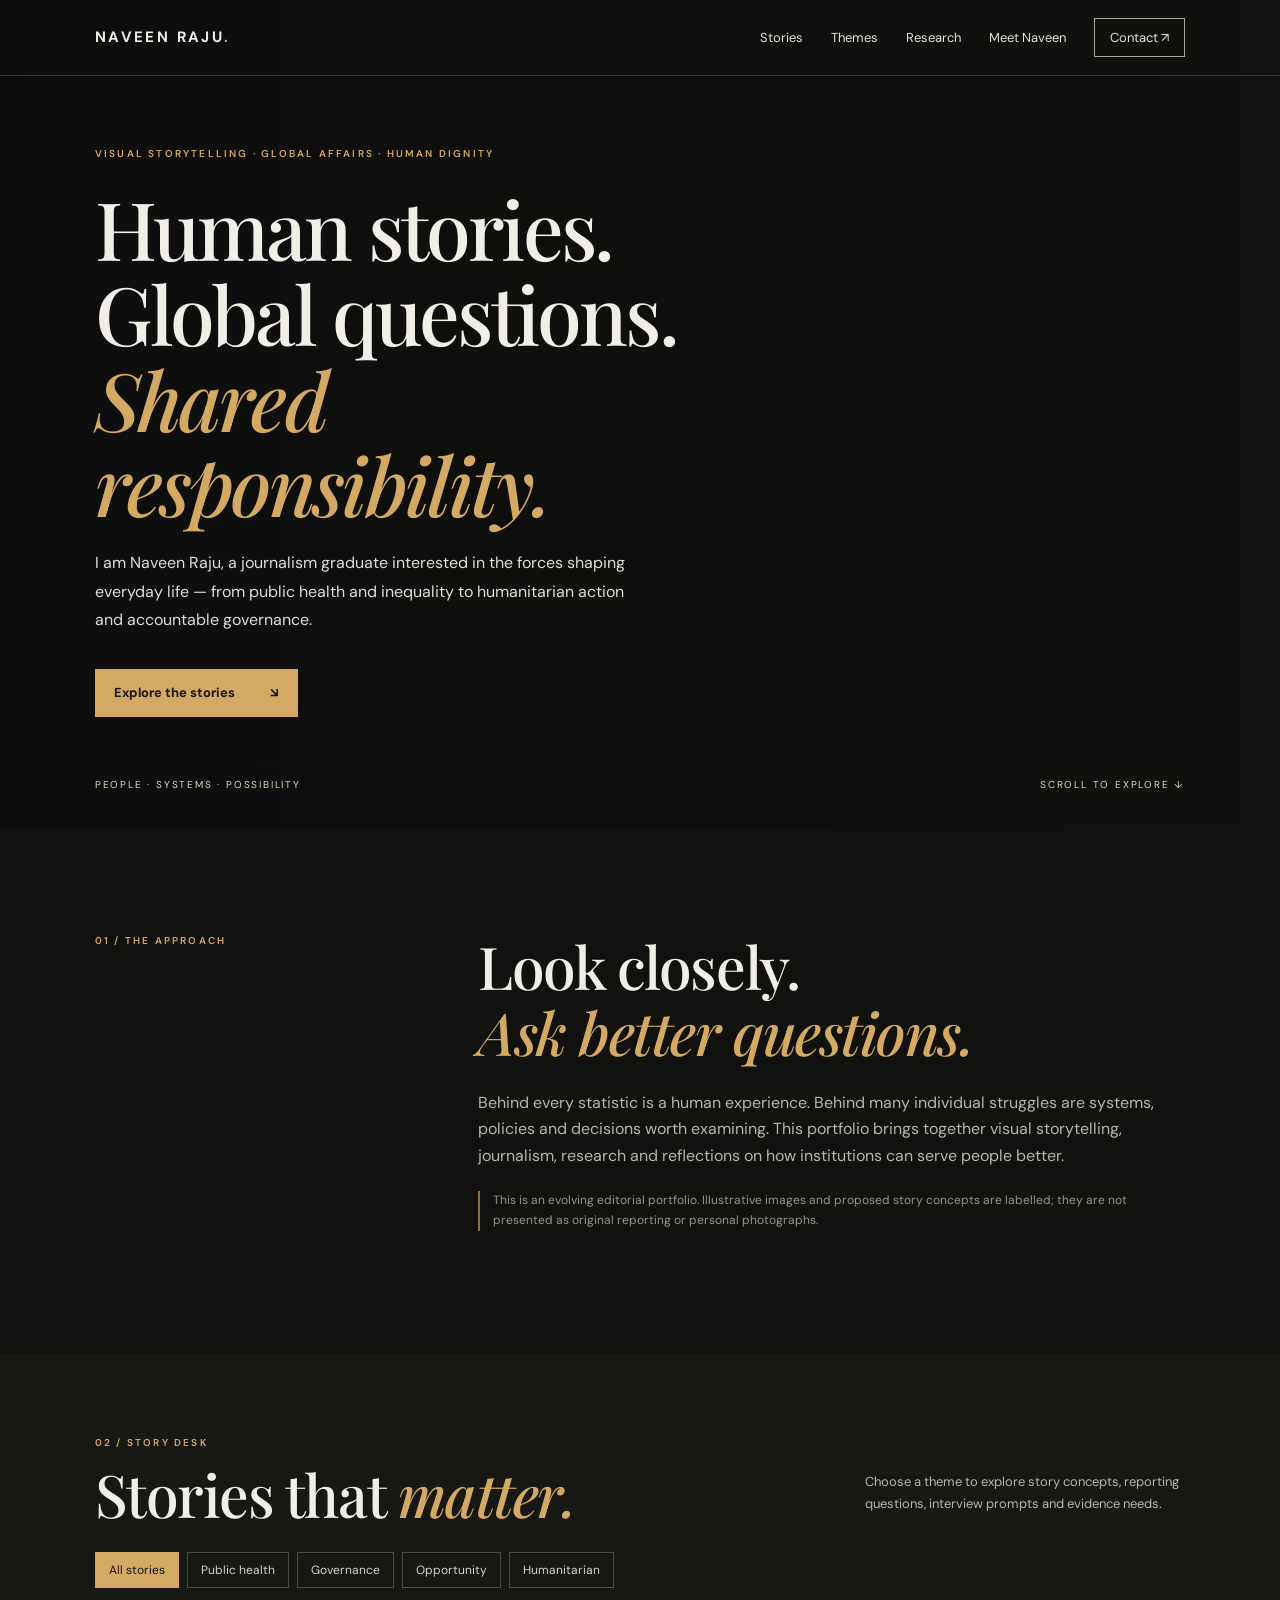
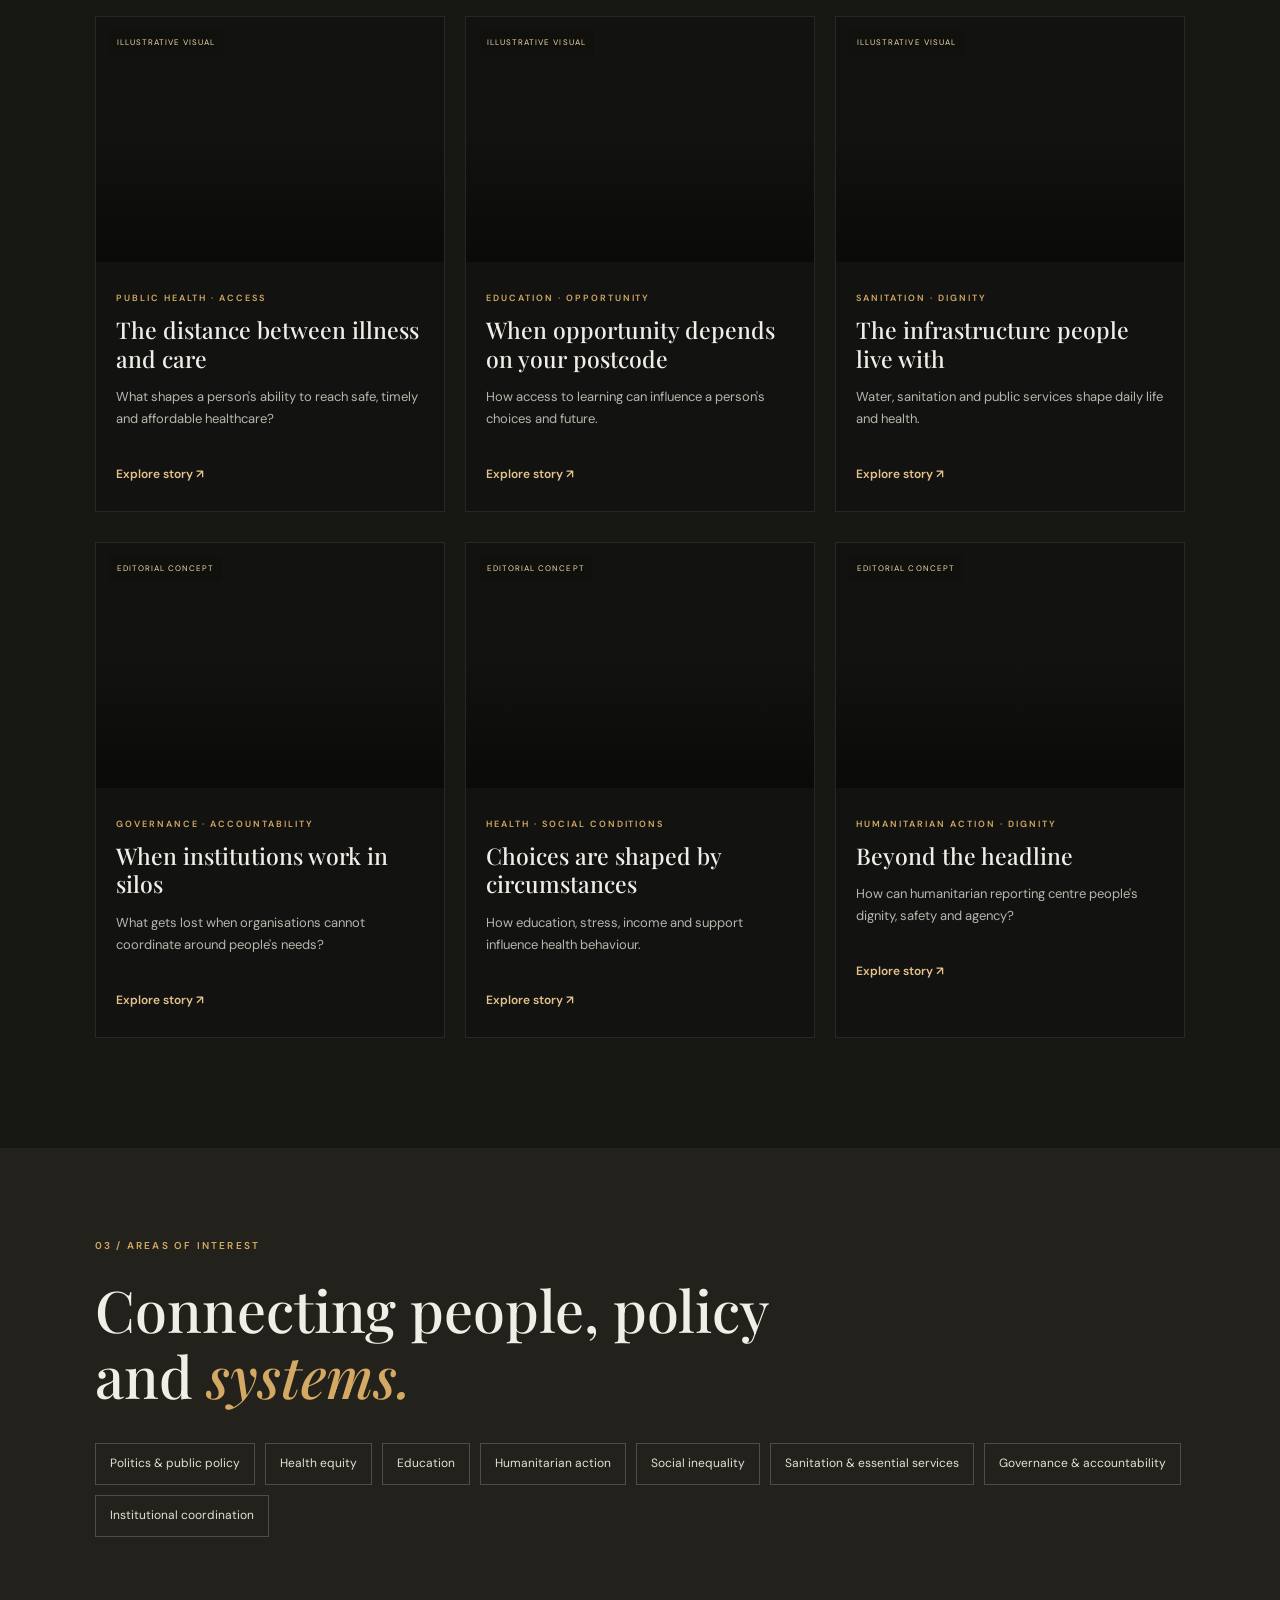
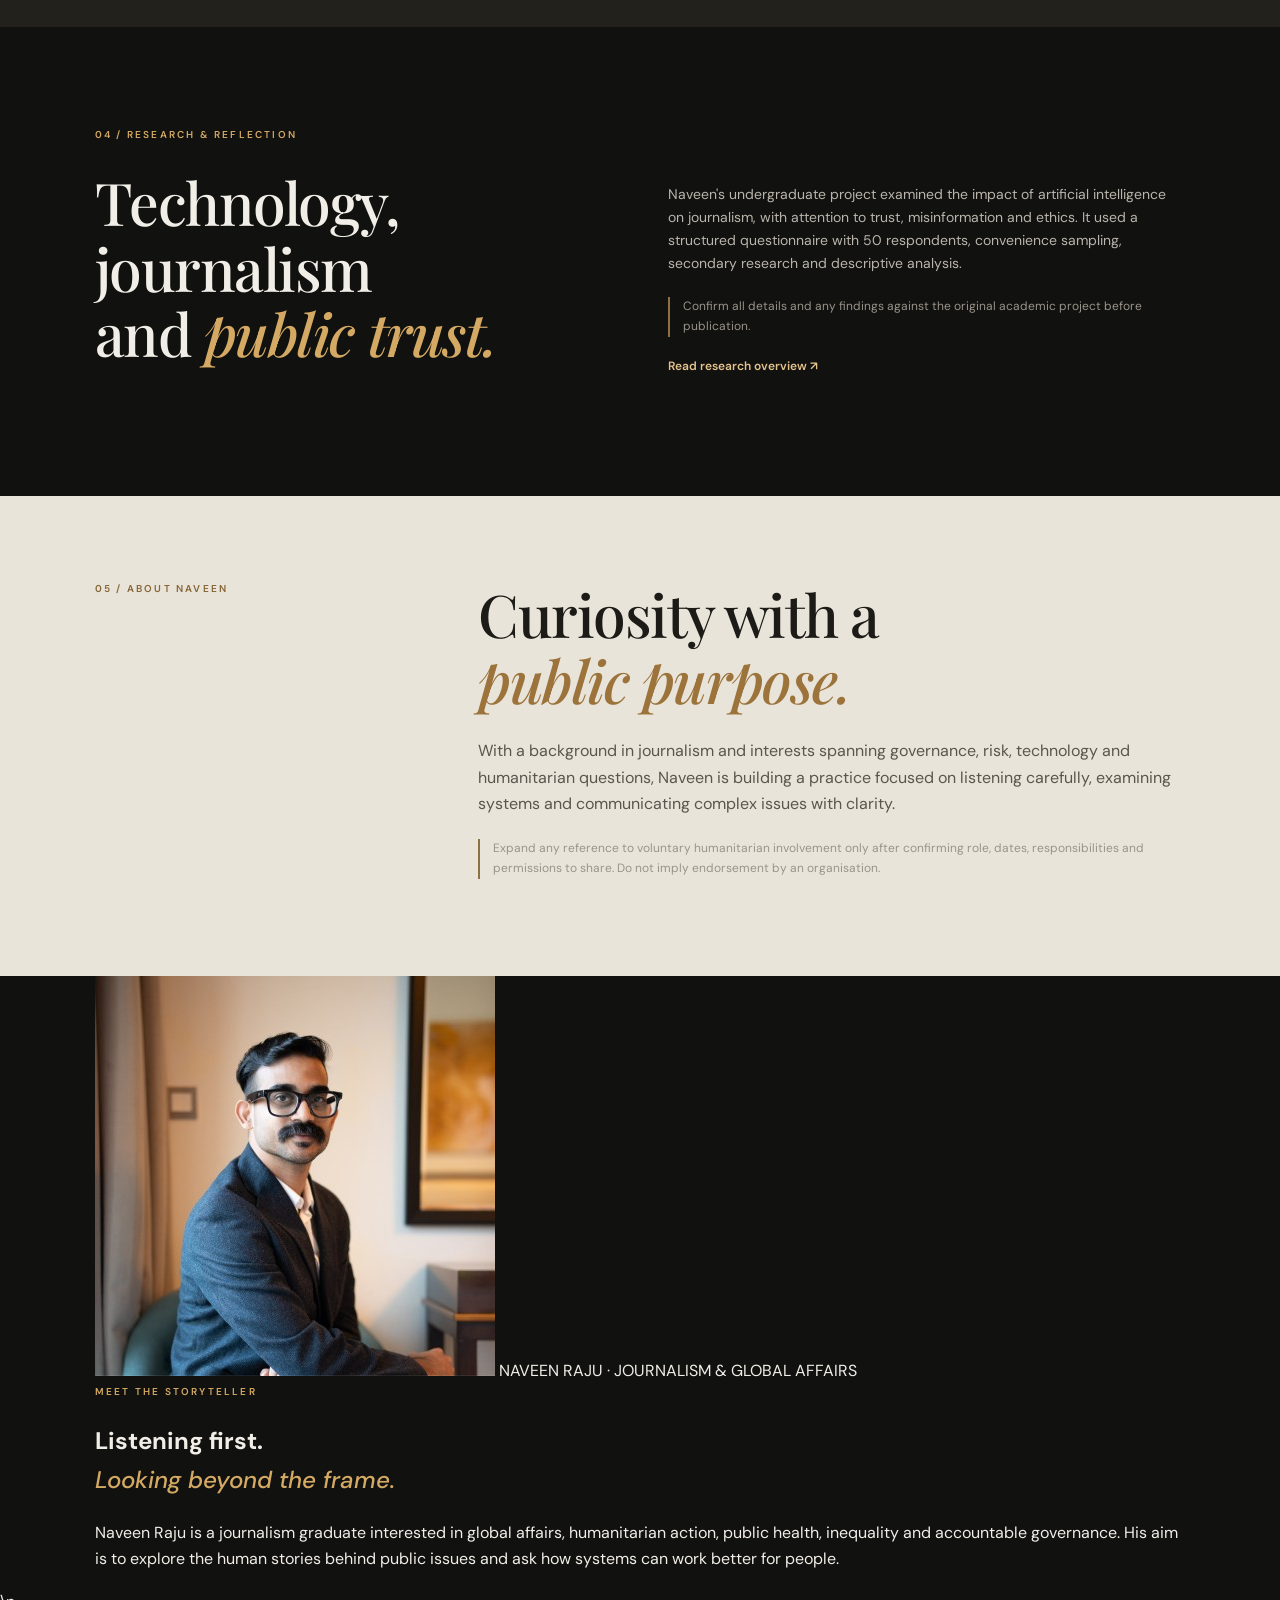
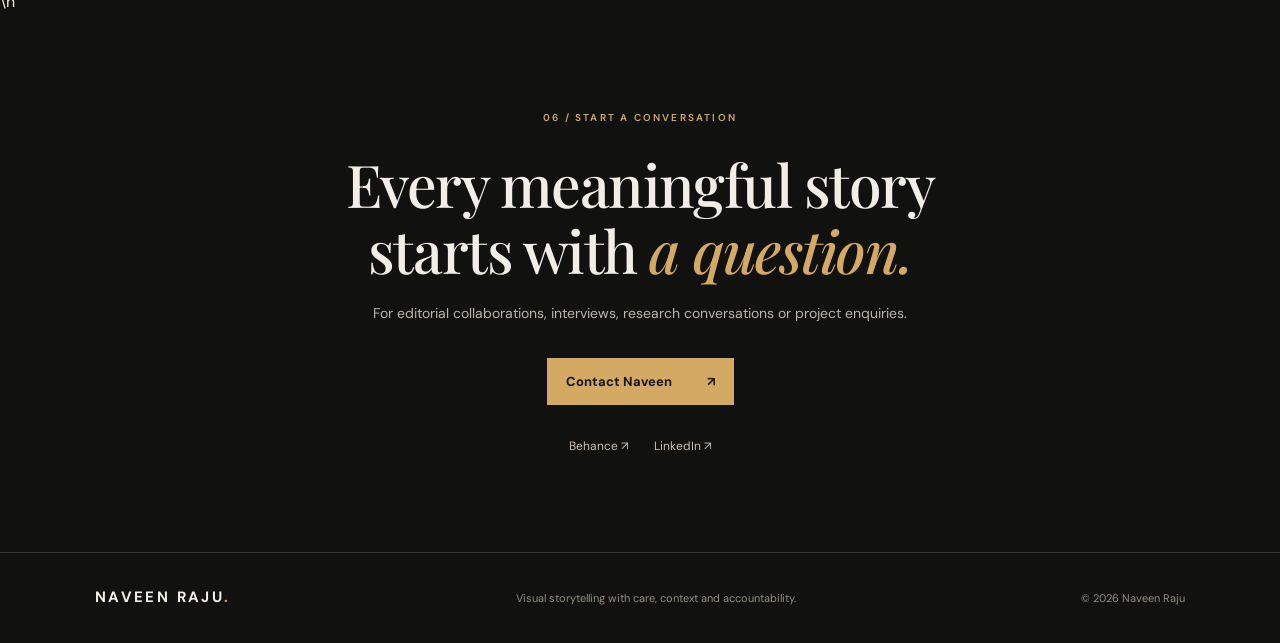
==== index.html @ 1e3f02fd "Create Naveen's editorial portfolio" ====
<!doctype html>
<html lang="en">
<head>
<meta charset="utf-8"><meta name="viewport" content="width=device-width,initial-scale=1">
<meta name="description" content="Naveen Raju explores global affairs, humanitarian action, public health, inequality and governance through visual storytelling and research.">
<title>Naveen Raju — Human Stories, Global Questions</title>
<link rel="preconnect" href="https://fonts.googleapis.com"><link rel="preconnect" href="https://fonts.gstatic.com" crossorigin>
<link href="https://fonts.googleapis.com/css2?family=DM+Sans:wght@400;500;600;700&family=Playfair+Display:ital,wght@0,500;0,600;1,500&display=swap" rel="stylesheet">
<link rel="stylesheet" href="style.css">
</head>
<body>
<header class="site-header"><a class="wordmark" href="index.html">NAVEEN RAJU<span>.</span></a>
<nav id="nav"><a href="#stories">Stories</a><a href="#themes">Themes</a><a href="#research">Research</a><a href="#meet-naveen">Meet Naveen</a><a class="nav-contact" href="#contact">Contact ↗</a></nav>
<button class="menu-toggle" aria-label="Toggle navigation" aria-expanded="false">☰</button></header>
<main>
<section class="hero"><div class="hero-photo" role="img" aria-label="Illustrative landscape at sunset"></div><div class="hero-shade"></div>
<div class="hero-content"><p class="eyebrow">VISUAL STORYTELLING · GLOBAL AFFAIRS · HUMAN DIGNITY</p>
<h1>Human stories.<br>Global questions.<br><em>Shared responsibility.</em></h1>
<p class="hero-intro">I am Naveen Raju, a journalism graduate interested in the forces shaping everyday life — from public health and inequality to humanitarian action and accountable governance.</p>
<a class="button" href="#stories">Explore the stories <span>↘</span></a></div>
<div class="hero-foot"><span>PEOPLE · SYSTEMS · POSSIBILITY</span><span>SCROLL TO EXPLORE ↓</span></div></section>
<section class="intro section-wrap" id="about"><div class="section-label">01 / THE APPROACH</div><div class="intro-copy">
<h2>Look closely.<br><em>Ask better questions.</em></h2>
<p>Behind every statistic is a human experience. Behind many individual struggles are systems, policies and decisions worth examining. This portfolio brings together visual storytelling, journalism, research and reflections on how institutions can serve people better.</p>
<p class="small-note">This is an evolving editorial portfolio. Illustrative images and proposed story concepts are labelled; they are not presented as original reporting or personal photographs.</p></div></section>
<section class="stories section-wrap" id="stories"><div class="section-heading"><div><div class="section-label">02 / STORY DESK</div><h2>Stories that <em>matter.</em></h2></div><p>Choose a theme to explore story concepts, reporting questions, interview prompts and evidence needs.</p></div>
<div class="filter-row" role="group" aria-label="Filter stories"><button class="filter active" data-filter="all">All stories</button><button class="filter" data-filter="health">Public health</button><button class="filter" data-filter="systems">Governance</button><button class="filter" data-filter="opportunity">Opportunity</button><button class="filter" data-filter="humanitarian">Humanitarian</button></div>
<div class="story-grid">
<article class="story-card" data-category="health"><a href="stories/healthcare.html" class="card-image image-health"><span class="image-tag">ILLUSTRATIVE VISUAL</span></a><div class="card-body"><p class="card-kicker">PUBLIC HEALTH · ACCESS</p><h3><a href="stories/healthcare.html">The distance between illness and care</a></h3><p>What shapes a person's ability to reach safe, timely and affordable healthcare?</p><a class="text-link" href="stories/healthcare.html">Explore story ↗</a></div></article>
<article class="story-card" data-category="opportunity"><a href="stories/education.html" class="card-image image-education"><span class="image-tag">ILLUSTRATIVE VISUAL</span></a><div class="card-body"><p class="card-kicker">EDUCATION · OPPORTUNITY</p><h3><a href="stories/education.html">When opportunity depends on your postcode</a></h3><p>How access to learning can influence a person's choices and future.</p><a class="text-link" href="stories/education.html">Explore story ↗</a></div></article>
<article class="story-card" data-category="opportunity"><a href="stories/sanitation.html" class="card-image image-sanitation"><span class="image-tag">ILLUSTRATIVE VISUAL</span></a><div class="card-body"><p class="card-kicker">SANITATION · DIGNITY</p><h3><a href="stories/sanitation.html">The infrastructure people live with</a></h3><p>Water, sanitation and public services shape daily life and health.</p><a class="text-link" href="stories/sanitation.html">Explore story ↗</a></div></article>
<article class="story-card" data-category="systems"><a href="stories/governance.html" class="card-image image-governance"><span class="image-tag">EDITORIAL CONCEPT</span></a><div class="card-body"><p class="card-kicker">GOVERNANCE · ACCOUNTABILITY</p><h3><a href="stories/governance.html">When institutions work in silos</a></h3><p>What gets lost when organisations cannot coordinate around people's needs?</p><a class="text-link" href="stories/governance.html">Explore story ↗</a></div></article>
<article class="story-card" data-category="health"><a href="stories/health-choices.html" class="card-image image-healthchoices"><span class="image-tag">EDITORIAL CONCEPT</span></a><div class="card-body"><p class="card-kicker">HEALTH · SOCIAL CONDITIONS</p><h3><a href="stories/health-choices.html">Choices are shaped by circumstances</a></h3><p>How education, stress, income and support influence health behaviour.</p><a class="text-link" href="stories/health-choices.html">Explore story ↗</a></div></article>
<article class="story-card" data-category="humanitarian"><a href="stories/humanitarian.html" class="card-image image-humanitarian"><span class="image-tag">EDITORIAL CONCEPT</span></a><div class="card-body"><p class="card-kicker">HUMANITARIAN ACTION · DIGNITY</p><h3><a href="stories/humanitarian.html">Beyond the headline</a></h3><p>How can humanitarian reporting centre people's dignity, safety and agency?</p><a class="text-link" href="stories/humanitarian.html">Explore story ↗</a></div></article>
</div></section>
<section class="themes-band" id="themes"><div class="section-wrap themes-inner"><div class="section-label">03 / AREAS OF INTEREST</div><h2>Connecting people, policy<br>and <em>systems.</em></h2><div class="theme-list"><span>Politics & public policy</span><span>Health equity</span><span>Education</span><span>Humanitarian action</span><span>Social inequality</span><span>Sanitation & essential services</span><span>Governance & accountability</span><span>Institutional coordination</span></div></div></section>
<section class="research section-wrap" id="research"><div class="section-label">04 / RESEARCH & REFLECTION</div><div class="research-layout"><div><h2>Technology, journalism<br>and <em>public trust.</em></h2></div><div><p>Naveen's undergraduate project examined the impact of artificial intelligence on journalism, with attention to trust, misinformation and ethics. It used a structured questionnaire with 50 respondents, convenience sampling, secondary research and descriptive analysis.</p><p class="small-note">Confirm all details and any findings against the original academic project before publication.</p><a class="text-link" href="stories/ai-journalism.html">Read research overview ↗</a></div></div></section>
<section class="about-band"><div class="section-wrap about-grid"><div class="section-label">05 / ABOUT NAVEEN</div><div><h2>Curiosity with a<br><em>public purpose.</em></h2><p>With a background in journalism and interests spanning governance, risk, technology and humanitarian questions, Naveen is building a practice focused on listening carefully, examining systems and communicating complex issues with clarity.</p><p class="small-note">Expand any reference to voluntary humanitarian involvement only after confirming role, dates, responsibilities and permissions to share. Do not imply endorsement by an organisation.</p></div></div></section>

<section class="portrait-profile section-wrap" id="meet-naveen">
  <div class="portrait-frame">
    <img src="images/naveen-portrait.jpeg" alt="Portrait of Naveen Raju">
    <span class="portrait-caption">NAVEEN RAJU · JOURNALISM &amp; GLOBAL AFFAIRS</span>
  </div>
  <div class="portrait-copy">
    <div class="section-label">MEET THE STORYTELLER</div>
    <h2>Listening first.<br><em>Looking beyond the frame.</em></h2>
    <p>Naveen Raju is a journalism graduate interested in global affairs, humanitarian action, public health, inequality and accountable governance. His aim is to explore the human stories behind public issues and ask how systems can work better for people.</p>
  </div>
</section>
\n<section class="contact section-wrap" id="contact"><div class="section-label">06 / START A CONVERSATION</div><h2>Every meaningful story<br>starts with <em>a question.</em></h2><p>For editorial collaborations, interviews, research conversations or project enquiries.</p><a class="button" href="mailto:naveenrajuangelo@gmail.com">Contact Naveen <span>↗</span></a><div class="social-links"><a href="https://www.behance.net/naveenraju8" target="_blank" rel="noopener">Behance ↗</a><a href="https://www.linkedin.com/in/naveen-raju-21b651311/" target="_blank" rel="noopener">LinkedIn ↗</a></div></section>
</main><footer><a class="wordmark" href="#">NAVEEN RAJU<span>.</span></a><p>Visual storytelling with care, context and accountability.</p><span>© <span id="year"></span> Naveen Raju</span></footer><script src="script.js"></script></body></html>
---- style.css ----
*{box-sizing:border-box}:root{--bg:#11110f;--text:#f1eee7;--muted:#b9b5ac;--gold:#d4a963;--line:rgba(241,238,231,.16)}html{scroll-behavior:smooth;scroll-padding-top:85px}body{margin:0;background:var(--bg);color:var(--text);font-family:'DM Sans',sans-serif;line-height:1.65}a{color:inherit;text-decoration:none}.site-header{height:76px;padding:0 7.4%;display:flex;align-items:center;justify-content:space-between;border-bottom:1px solid var(--line);position:absolute;z-index:10;top:0;left:0;right:0}.wordmark{font-size:15px;font-weight:700;letter-spacing:.16em}.wordmark span{color:var(--gold)}nav{display:flex;align-items:center;gap:28px;font-size:13px;color:#e4e0d8}nav a:hover,.social-links a:hover,.text-link:hover{color:var(--gold)}.nav-contact{border:1px solid #aaa398;padding:8px 15px}.menu-toggle{display:none;background:none;border:0;color:white;font-size:24px}.hero{min-height:690px;height:92vh;max-height:900px;position:relative;display:flex;align-items:center;padding:115px 7.4% 90px;overflow:hidden}.hero-photo{position:absolute;inset:0;background:url('https://images.unsplash.com/photo-1470770841072-f978cf4d019e?auto=format&fit=crop&w=2200&q=85') center 54%/cover no-repeat;opacity:.78}.hero-shade{position:absolute;inset:0;background:linear-gradient(90deg,rgba(13,14,13,.97),rgba(13,14,13,.74) 37%,rgba(13,14,13,.1)),linear-gradient(0deg,var(--bg),transparent 28%)}.hero-content{position:relative;max-width:690px}.eyebrow,.section-label,.card-kicker{font-size:10px;letter-spacing:.22em;color:var(--gold);font-weight:600}.hero h1{font:500 clamp(44px,6.3vw,88px)/1.06 'Playfair Display',serif;letter-spacing:-.035em;margin:22px 0}.hero h1 em,h2 em{color:var(--gold);font-weight:500}.hero-intro{max-width:540px;color:#e0ddd6;font-size:16px;line-height:1.8}.button{display:inline-flex;gap:35px;align-items:center;background:var(--gold);color:#171611;padding:13px 19px;font-size:13px;font-weight:700;margin-top:18px}.hero-foot{position:absolute;left:7.4%;right:7.4%;bottom:35px;display:flex;justify-content:space-between;color:#e6d7bd;font-size:10px;letter-spacing:.18em}.section-wrap{padding-left:7.4%;padding-right:7.4%}.intro{padding-top:105px;padding-bottom:110px;display:grid;grid-template-columns:1fr 2fr;gap:30px}.intro-copy{max-width:750px}.intro h2,.section-heading h2,.research h2,.about-grid h2,.contact h2,.story-hero h1{font:500 clamp(35px,4.6vw,60px)/1.12 'Playfair Display',serif;margin:0 0 25px;letter-spacing:-.025em}.intro-copy p,.research p,.about-grid p{color:var(--muted);max-width:760px}.small-note{font-size:12px!important;color:#99948a!important;border-left:2px solid #8d7044;padding-left:13px;margin-top:22px}.stories{padding-top:82px;padding-bottom:110px;background:#171714}.section-heading{display:flex;justify-content:space-between;align-items:end;margin-bottom:25px}.section-heading h2{margin:10px 0 0}.section-heading>p{max-width:320px;color:var(--muted);font-size:13px}.filter-row{display:flex;flex-wrap:wrap;gap:8px;margin:0 0 28px}.filter{cursor:pointer;background:transparent;color:#d9d3c8;border:1px solid #4a4840;padding:9px 13px;font:12px 'DM Sans',sans-serif}.filter.active,.filter:hover{background:var(--gold);border-color:var(--gold);color:#171611}.story-grid{display:grid;grid-template-columns:repeat(3,minmax(0,1fr));gap:30px 20px}.story-card{border:1px solid rgba(255,255,255,.09);background:#121210;min-width:0}.story-card.hidden{display:none}.card-image{height:245px;display:block;position:relative;background-size:cover;background-position:center;overflow:hidden}.card-image:after{content:'';position:absolute;inset:0;background:linear-gradient(0deg,rgba(0,0,0,.45),transparent 55%)}.image-tag{position:absolute;z-index:1;top:13px;left:13px;background:rgba(15,15,13,.8);padding:6px 8px;font-size:8px;letter-spacing:.13em;color:#f0d8ad}.image-health{background-image:url('https://images.unsplash.com/photo-1579684385127-1ef15d508118?auto=format&fit=crop&w=900&q=80')}.image-education{background-image:url('https://images.unsplash.com/photo-1503676260728-1c00da094a0b?auto=format&fit=crop&w=900&q=80')}.image-sanitation{background-image:url('https://images.unsplash.com/photo-1518391846015-55a9cc003b25?auto=format&fit=crop&w=900&q=80')}.image-governance{background-image:url('https://images.unsplash.com/photo-1529107386315-e1a2ed48a620?auto=format&fit=crop&w=900&q=80')}.image-healthchoices{background-image:url('https://images.unsplash.com/photo-1505751172876-fa1923c5c528?auto=format&fit=crop&w=900&q=80')}.image-humanitarian{background-image:url('https://images.unsplash.com/photo-1489493585363-d69421e0edd3?auto=format&fit=crop&w=900&q=80')}.card-body{padding:20px 20px 24px}.card-kicker{font-size:9px}.card-body h3{font:500 23px/1.25 'Playfair Display',serif;margin:10px 0}.card-body>p:not(.card-kicker){font-size:13px;color:var(--muted);min-height:58px}.text-link{display:inline-block;margin-top:8px;color:#e5c38d;font-size:12px;font-weight:600}.themes-band{padding:90px 0;background:#22211c}.themes-inner h2{font:500 clamp(37px,4.5vw,58px)/1.15 'Playfair Display',serif;margin:22px 0 35px}.theme-list{display:flex;flex-wrap:wrap;gap:10px}.theme-list span{border:1px solid rgba(255,255,255,.2);padding:10px 14px;color:#e4e0d7;font-size:12px}.research{padding-top:100px;padding-bottom:105px}.research-layout{display:grid;grid-template-columns:1fr 1fr;gap:55px;margin-top:25px}.research-layout>div:last-child{max-width:620px}.research-layout p{font-size:14px}.about-band{background:#e9e4d9;color:#1c1b17;padding:85px 0}.about-band .section-label{color:#856435}.about-grid{display:grid;grid-template-columns:1fr 2fr;gap:30px}.about-grid h2 em{color:#9b733b}.about-grid p{color:#59564e}.contact{padding-top:95px;padding-bottom:95px;text-align:center}.contact .section-label{margin-bottom:24px}.contact h2{margin-bottom:20px}.contact>p{color:var(--muted);font-size:14px}.social-links{display:flex;gap:25px;justify-content:center;margin-top:32px;font-size:12px;color:#c8c1b5}footer{border-top:1px solid var(--line);padding:25px 7.4%;display:flex;align-items:center;justify-content:space-between;color:#938f86;font-size:11px}footer .wordmark{color:var(--text)}.story-page{padding-top:76px}.story-hero{min-height:450px;padding:95px 7.4% 65px;display:flex;align-items:end;position:relative;background:#23221e}.story-hero:before{content:'';position:absolute;inset:0;background:linear-gradient(90deg,rgba(10,10,9,.93),rgba(10,10,9,.35)),var(--story-image,none) center/cover}.story-hero-inner{position:relative;max-width:780px}.story-hero h1{font-size:clamp(42px,6vw,72px);margin:18px 0}.story-deck{font-size:17px;color:#ddd7cc;max-width:650px}.story-content{max-width:850px;margin:auto;padding:65px 24px 95px}.story-content h2{font:500 34px/1.2 'Playfair Display',serif;margin-top:42px}.story-content p,.story-content li{color:#c4c0b7}.notice{padding:18px 20px;border-left:3px solid var(--gold);background:#22211c;color:#ddd3c0;font-size:13px;margin:28px 0}.interview-template{border:1px solid var(--line);padding:23px;margin-top:22px}.interview-template h3{font:500 22px 'Playfair Display',serif}.back-link{display:inline-block;margin-top:35px;color:var(--gold)}@media(max-width:850px){.site-header{padding:0 5%;height:68px}nav{gap:14px}.hero{padding-left:5%;padding-right:5%;min-height:640px}.hero-foot{left:5%;right:5%}.section-wrap{padding-left:5%;padding-right:5%}.intro,.about-grid{grid-template-columns:1fr;gap:24px}.story-grid{grid-template-columns:repeat(2,minmax(0,1fr))}.research-layout{gap:25px}.card-image{height:220px}footer{padding:24px 5%;gap:14px;flex-wrap:wrap}}@media(max-width:600px){.site-header{height:68px}.menu-toggle{display:block}nav{display:none;position:absolute;top:68px;left:0;right:0;background:#151512;padding:20px 5%;flex-direction:column;align-items:flex-start;border-bottom:1px solid var(--line)}nav.open{display:flex}.hero{height:auto;min-height:690px;padding-top:125px;padding-bottom:100px}.hero-photo{background-position:58% center}.hero-shade{background:linear-gradient(90deg,rgba(13,14,13,.93),rgba(13,14,13,.4)),linear-gradient(0deg,var(--bg),transparent 35%)}.hero h1{font-size:47px}.hero-intro{font-size:14px}.hero-foot{font-size:8px;letter-spacing:.1em;bottom:22px}.intro,.research,.contact{padding-top:72px;padding-bottom:72px}.section-heading{display:block}.section-heading>p{margin-top:16px}.story-grid{grid-template-columns:1fr}.card-image{height:250px}.research-layout{grid-template-columns:1fr;gap:5px}.themes-band,.about-band{padding:65px 0}.story-hero{min-height:410px;padding:80px 5% 48px}.story-content{padding:42px 5% 70px}footer{display:block;text-align:center}footer>*{display:block;margin:9px auto}}
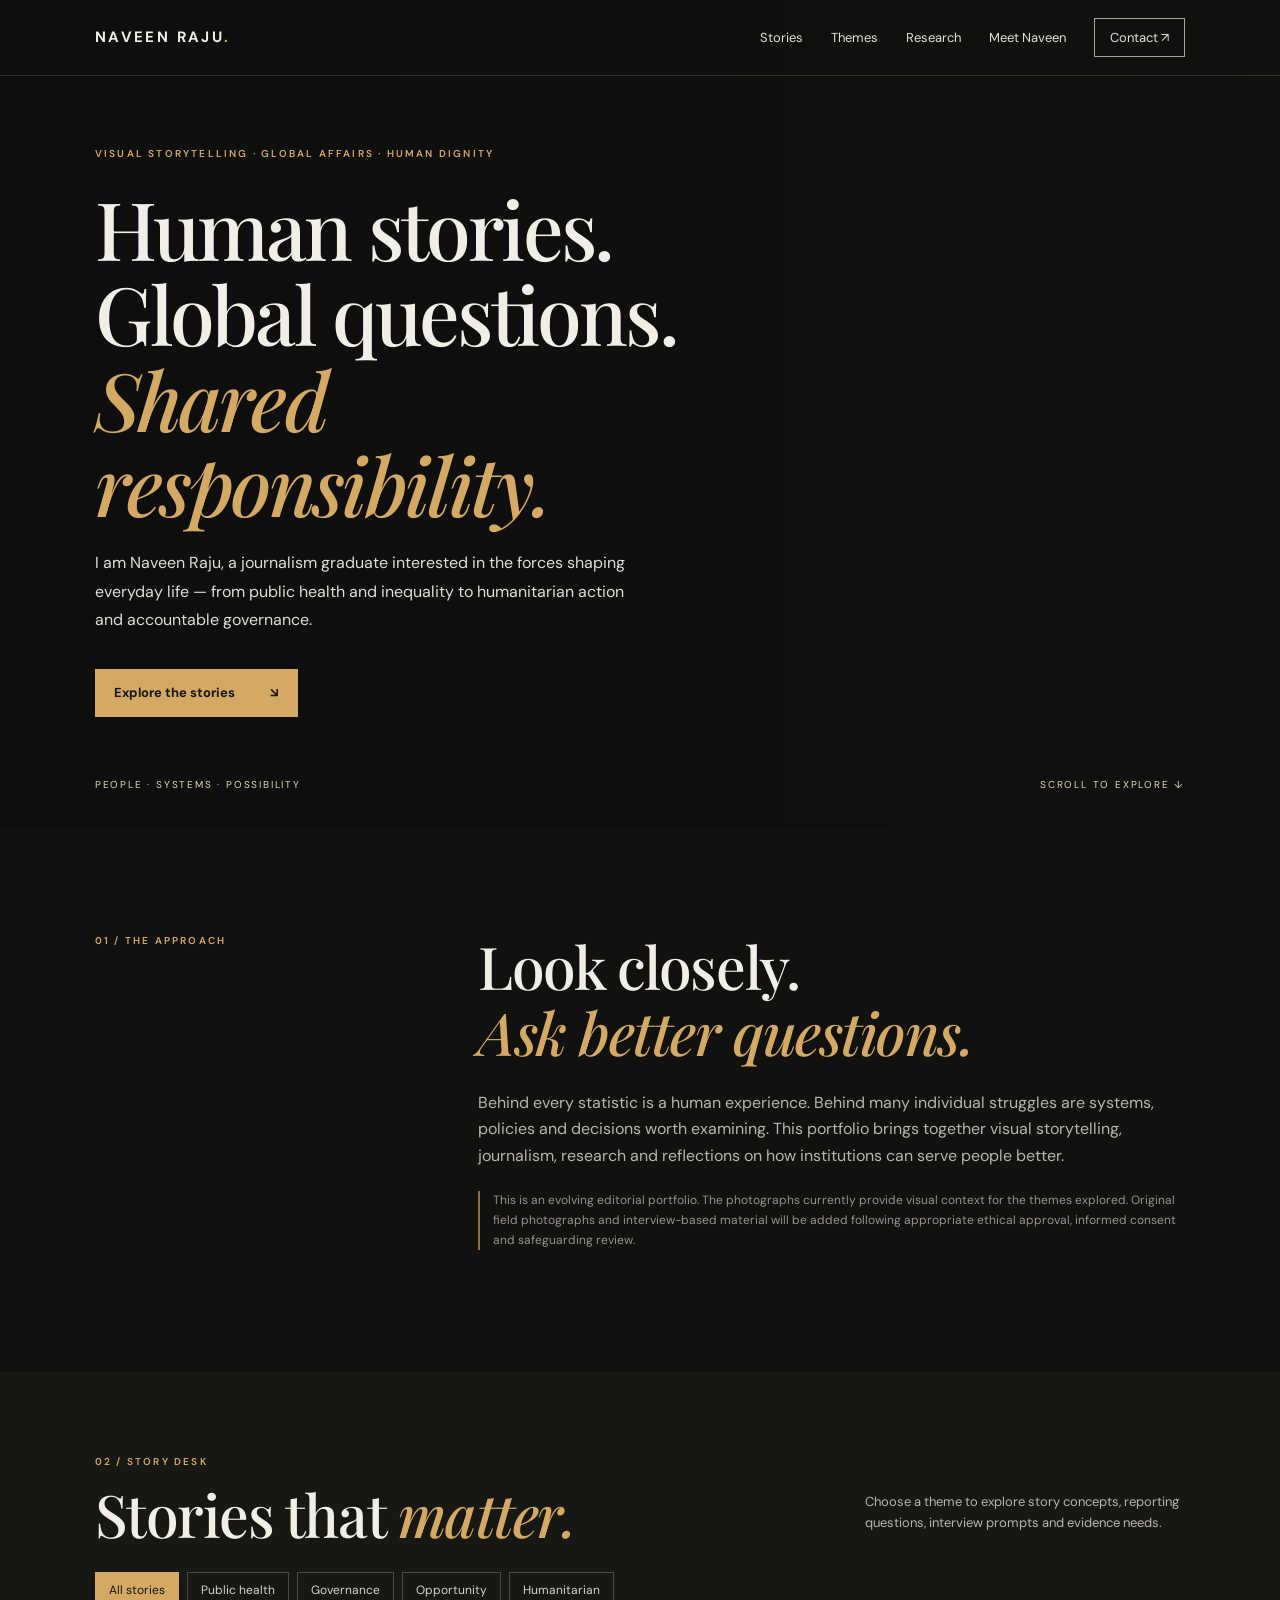
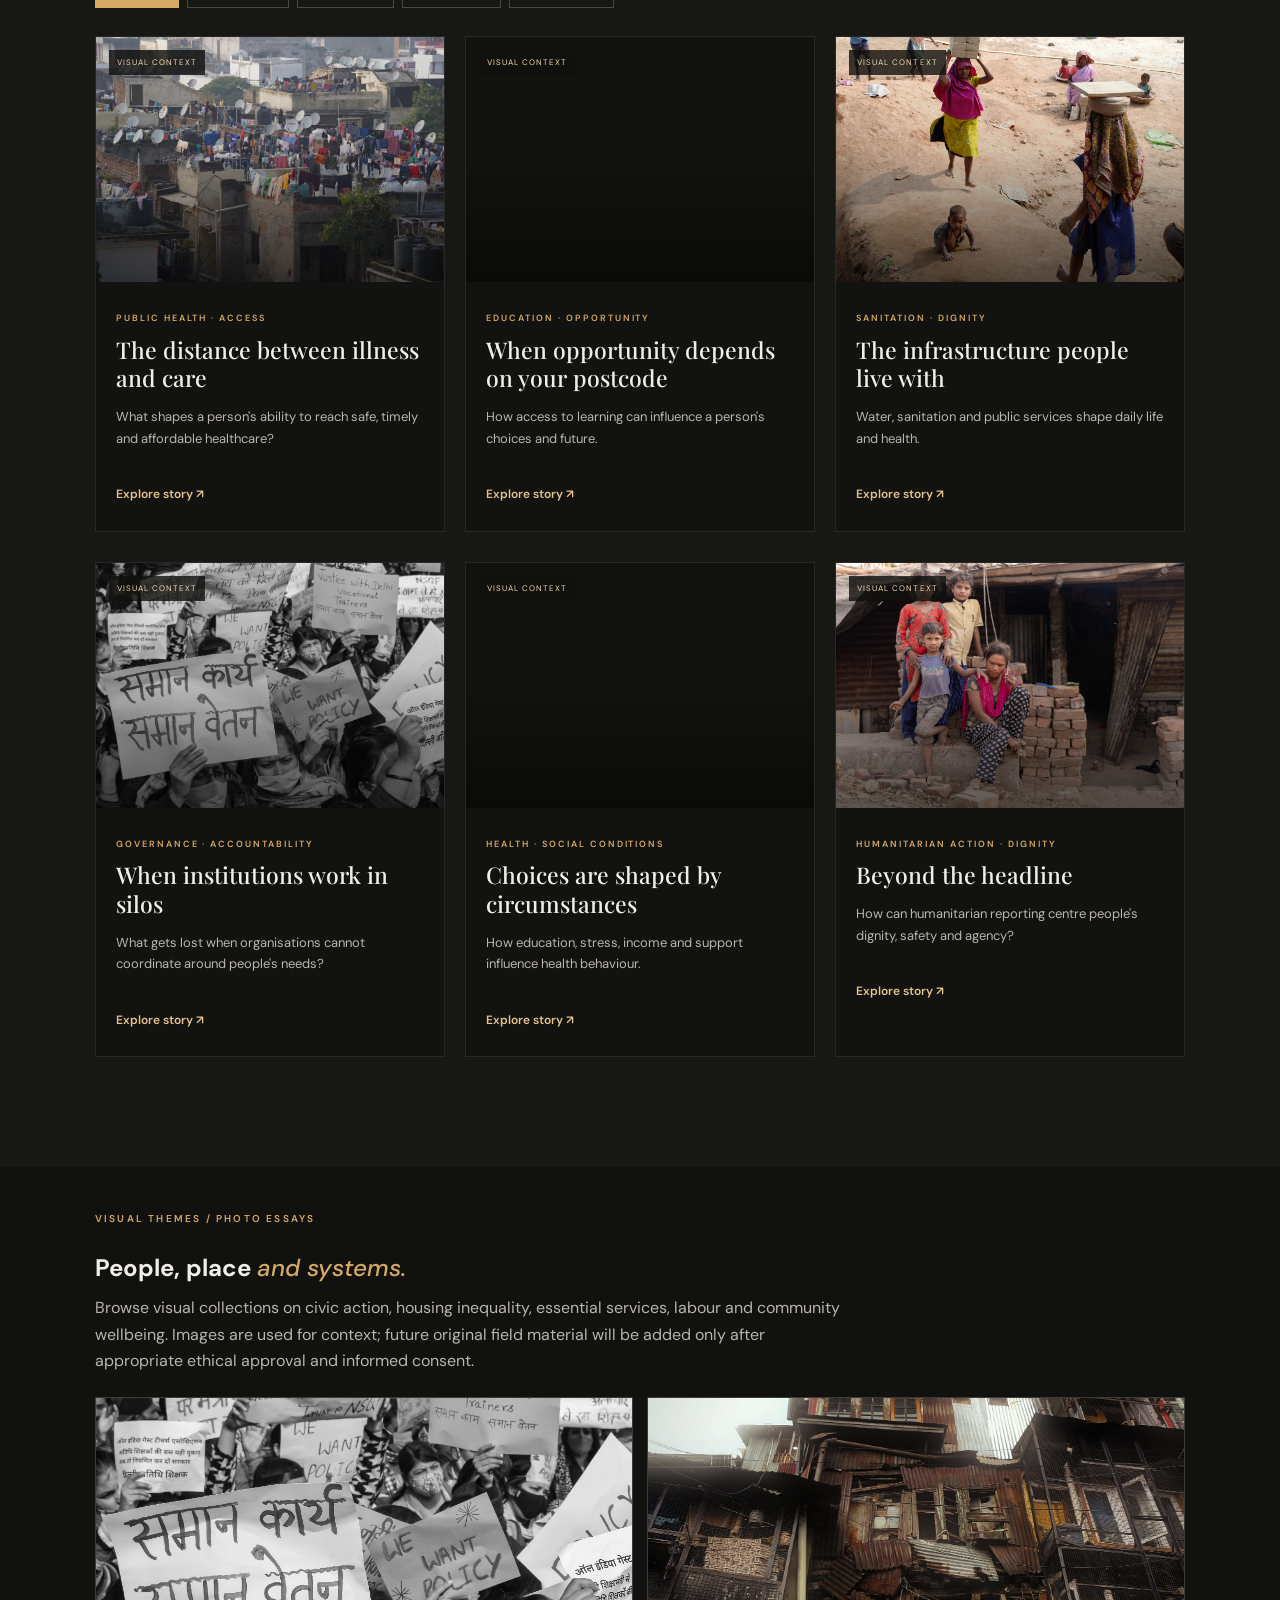
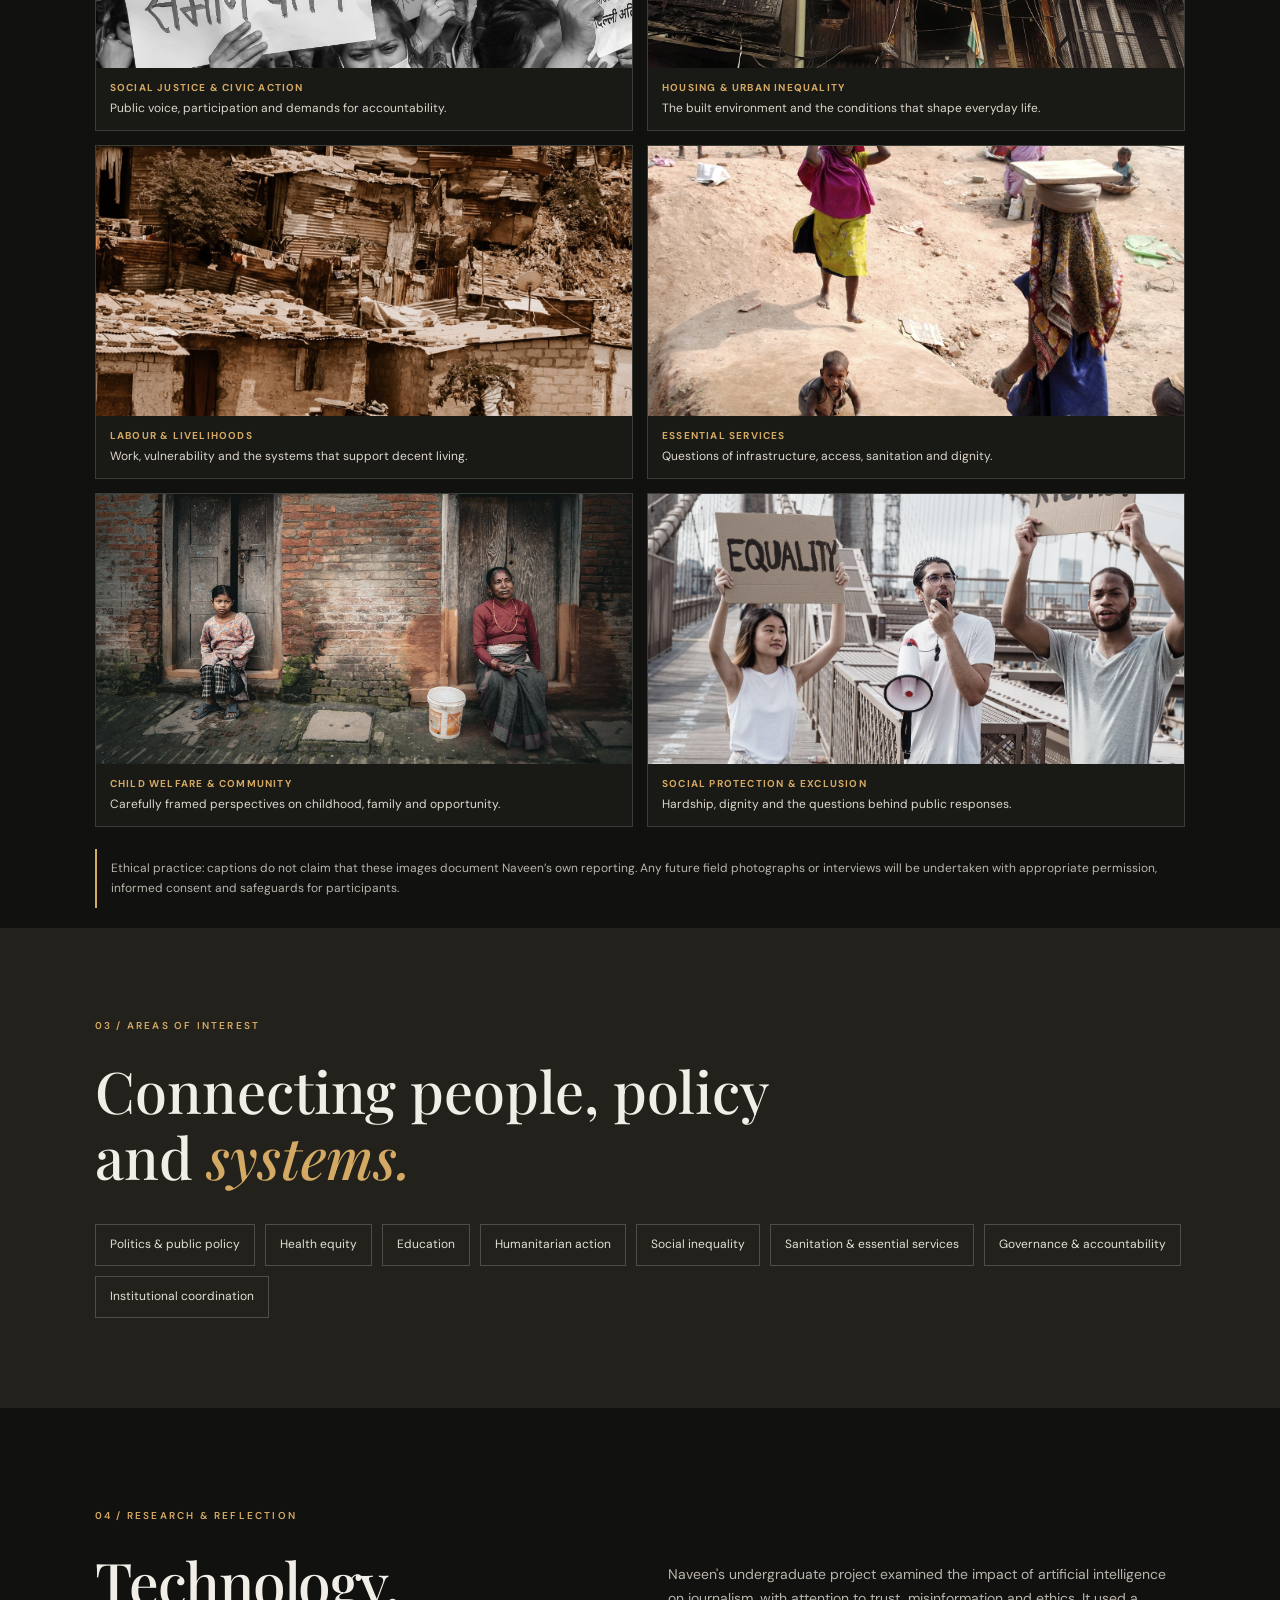
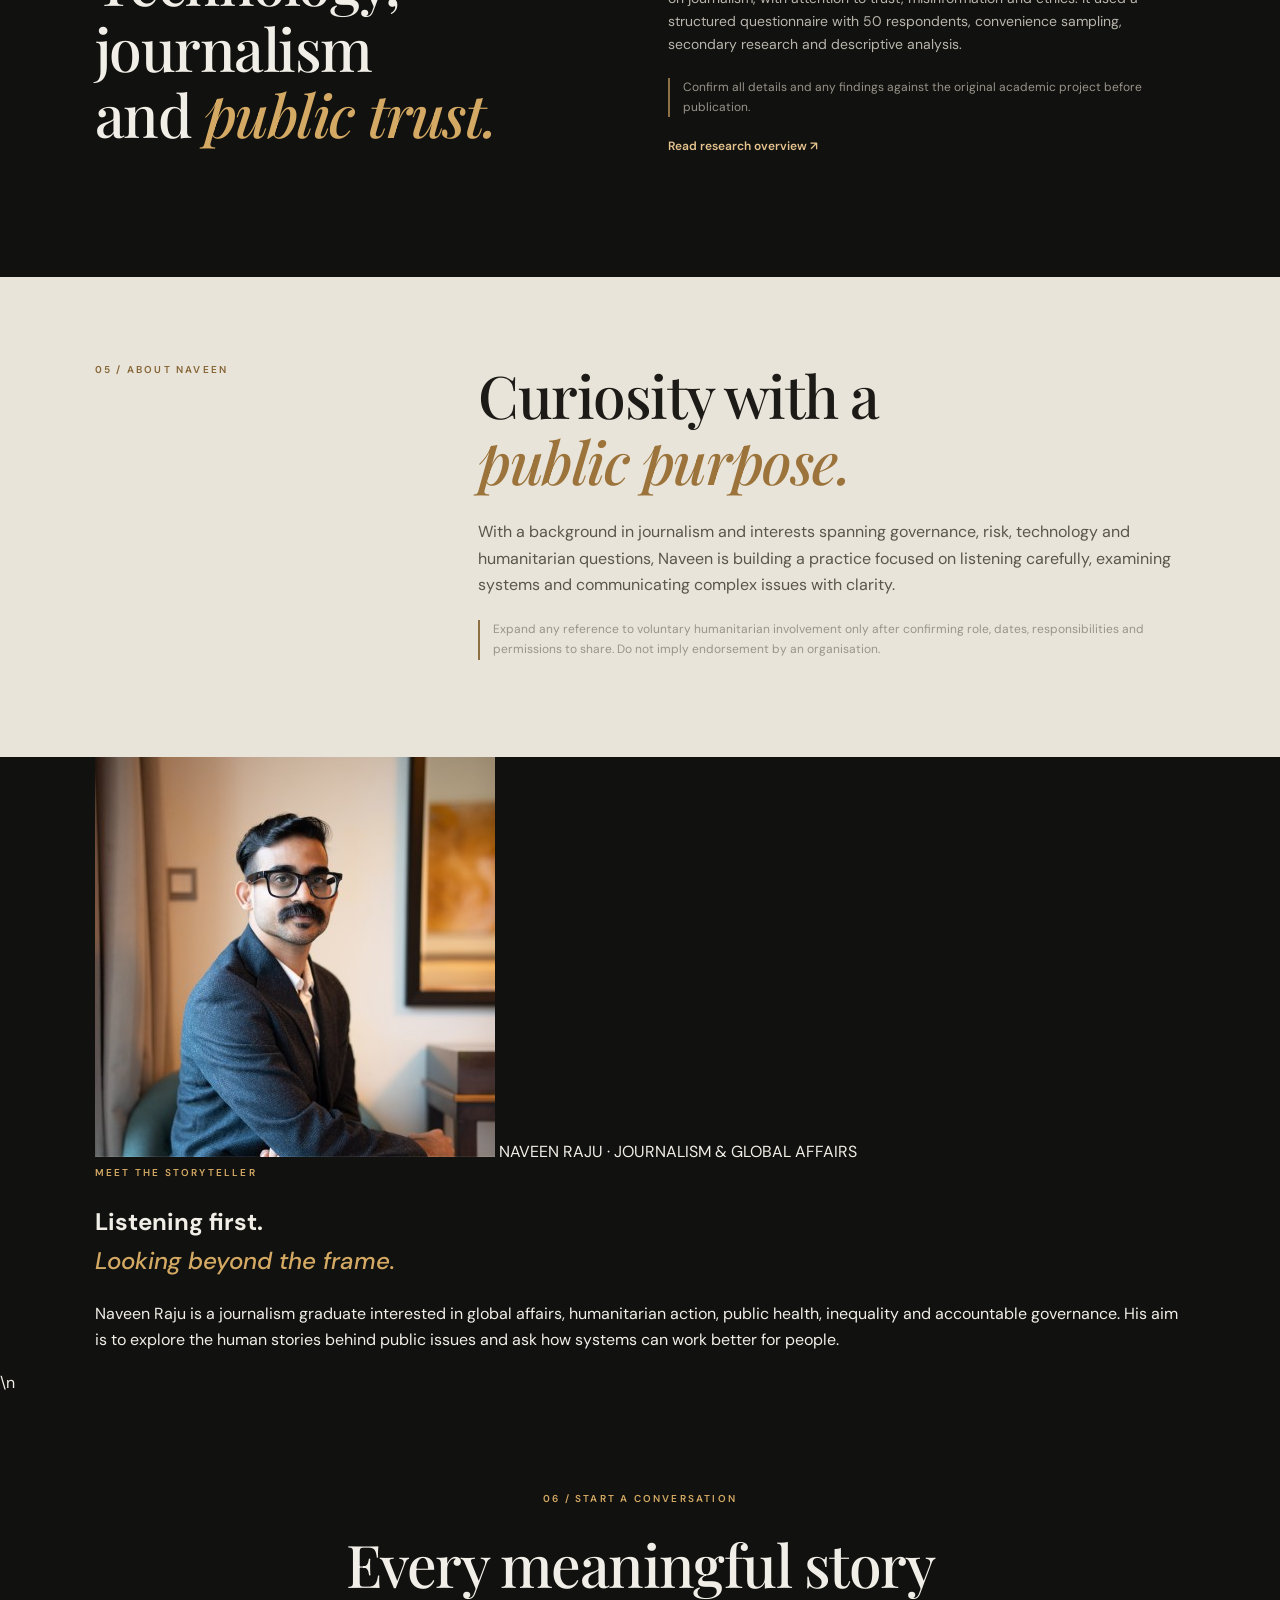
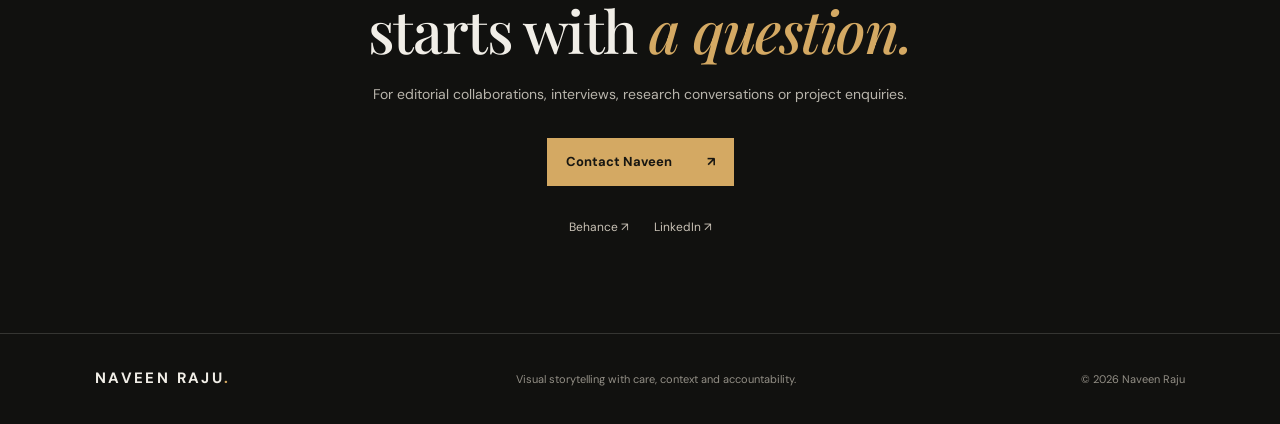
==== commit 07c312e0: "Update portfolio with themed photo galleries" ====
--- a/index.html
+++ b/index.html
@@ -22,17 +22,25 @@
 <section class="intro section-wrap" id="about"><div class="section-label">01 / THE APPROACH</div><div class="intro-copy">
 <h2>Look closely.<br><em>Ask better questions.</em></h2>
 <p>Behind every statistic is a human experience. Behind many individual struggles are systems, policies and decisions worth examining. This portfolio brings together visual storytelling, journalism, research and reflections on how institutions can serve people better.</p>
-<p class="small-note">This is an evolving editorial portfolio. Illustrative images and proposed story concepts are labelled; they are not presented as original reporting or personal photographs.</p></div></section>
+<p class="small-note">This is an evolving editorial portfolio. The photographs currently provide visual context for the themes explored. Original field photographs and interview-based material will be added following appropriate ethical approval, informed consent and safeguarding review.</p></div></section>
 <section class="stories section-wrap" id="stories"><div class="section-heading"><div><div class="section-label">02 / STORY DESK</div><h2>Stories that <em>matter.</em></h2></div><p>Choose a theme to explore story concepts, reporting questions, interview prompts and evidence needs.</p></div>
 <div class="filter-row" role="group" aria-label="Filter stories"><button class="filter active" data-filter="all">All stories</button><button class="filter" data-filter="health">Public health</button><button class="filter" data-filter="systems">Governance</button><button class="filter" data-filter="opportunity">Opportunity</button><button class="filter" data-filter="humanitarian">Humanitarian</button></div>
 <div class="story-grid">
-<article class="story-card" data-category="health"><a href="stories/healthcare.html" class="card-image image-health"><span class="image-tag">ILLUSTRATIVE VISUAL</span></a><div class="card-body"><p class="card-kicker">PUBLIC HEALTH · ACCESS</p><h3><a href="stories/healthcare.html">The distance between illness and care</a></h3><p>What shapes a person's ability to reach safe, timely and affordable healthcare?</p><a class="text-link" href="stories/healthcare.html">Explore story ↗</a></div></article>
-<article class="story-card" data-category="opportunity"><a href="stories/education.html" class="card-image image-education"><span class="image-tag">ILLUSTRATIVE VISUAL</span></a><div class="card-body"><p class="card-kicker">EDUCATION · OPPORTUNITY</p><h3><a href="stories/education.html">When opportunity depends on your postcode</a></h3><p>How access to learning can influence a person's choices and future.</p><a class="text-link" href="stories/education.html">Explore story ↗</a></div></article>
-<article class="story-card" data-category="opportunity"><a href="stories/sanitation.html" class="card-image image-sanitation"><span class="image-tag">ILLUSTRATIVE VISUAL</span></a><div class="card-body"><p class="card-kicker">SANITATION · DIGNITY</p><h3><a href="stories/sanitation.html">The infrastructure people live with</a></h3><p>Water, sanitation and public services shape daily life and health.</p><a class="text-link" href="stories/sanitation.html">Explore story ↗</a></div></article>
-<article class="story-card" data-category="systems"><a href="stories/governance.html" class="card-image image-governance"><span class="image-tag">EDITORIAL CONCEPT</span></a><div class="card-body"><p class="card-kicker">GOVERNANCE · ACCOUNTABILITY</p><h3><a href="stories/governance.html">When institutions work in silos</a></h3><p>What gets lost when organisations cannot coordinate around people's needs?</p><a class="text-link" href="stories/governance.html">Explore story ↗</a></div></article>
-<article class="story-card" data-category="health"><a href="stories/health-choices.html" class="card-image image-healthchoices"><span class="image-tag">EDITORIAL CONCEPT</span></a><div class="card-body"><p class="card-kicker">HEALTH · SOCIAL CONDITIONS</p><h3><a href="stories/health-choices.html">Choices are shaped by circumstances</a></h3><p>How education, stress, income and support influence health behaviour.</p><a class="text-link" href="stories/health-choices.html">Explore story ↗</a></div></article>
-<article class="story-card" data-category="humanitarian"><a href="stories/humanitarian.html" class="card-image image-humanitarian"><span class="image-tag">EDITORIAL CONCEPT</span></a><div class="card-body"><p class="card-kicker">HUMANITARIAN ACTION · DIGNITY</p><h3><a href="stories/humanitarian.html">Beyond the headline</a></h3><p>How can humanitarian reporting centre people's dignity, safety and agency?</p><a class="text-link" href="stories/humanitarian.html">Explore story ↗</a></div></article>
+<article class="story-card" data-category="health"><a href="stories/healthcare.html" class="card-image image-health"><span class="image-tag">VISUAL CONTEXT</span></a><div class="card-body"><p class="card-kicker">PUBLIC HEALTH · ACCESS</p><h3><a href="stories/healthcare.html">The distance between illness and care</a></h3><p>What shapes a person's ability to reach safe, timely and affordable healthcare?</p><a class="text-link" href="stories/healthcare.html">Explore story ↗</a></div></article>
+<article class="story-card" data-category="opportunity"><a href="stories/education.html" class="card-image image-education"><span class="image-tag">VISUAL CONTEXT</span></a><div class="card-body"><p class="card-kicker">EDUCATION · OPPORTUNITY</p><h3><a href="stories/education.html">When opportunity depends on your postcode</a></h3><p>How access to learning can influence a person's choices and future.</p><a class="text-link" href="stories/education.html">Explore story ↗</a></div></article>
+<article class="story-card" data-category="opportunity"><a href="stories/sanitation.html" class="card-image image-sanitation"><span class="image-tag">VISUAL CONTEXT</span></a><div class="card-body"><p class="card-kicker">SANITATION · DIGNITY</p><h3><a href="stories/sanitation.html">The infrastructure people live with</a></h3><p>Water, sanitation and public services shape daily life and health.</p><a class="text-link" href="stories/sanitation.html">Explore story ↗</a></div></article>
+<article class="story-card" data-category="systems"><a href="stories/governance.html" class="card-image image-governance"><span class="image-tag">VISUAL CONTEXT</span></a><div class="card-body"><p class="card-kicker">GOVERNANCE · ACCOUNTABILITY</p><h3><a href="stories/governance.html">When institutions work in silos</a></h3><p>What gets lost when organisations cannot coordinate around people's needs?</p><a class="text-link" href="stories/governance.html">Explore story ↗</a></div></article>
+<article class="story-card" data-category="health"><a href="stories/health-choices.html" class="card-image image-healthchoices"><span class="image-tag">VISUAL CONTEXT</span></a><div class="card-body"><p class="card-kicker">HEALTH · SOCIAL CONDITIONS</p><h3><a href="stories/health-choices.html">Choices are shaped by circumstances</a></h3><p>How education, stress, income and support influence health behaviour.</p><a class="text-link" href="stories/health-choices.html">Explore story ↗</a></div></article>
+<article class="story-card" data-category="humanitarian"><a href="stories/humanitarian.html" class="card-image image-humanitarian"><span class="image-tag">VISUAL CONTEXT</span></a><div class="card-body"><p class="card-kicker">HUMANITARIAN ACTION · DIGNITY</p><h3><a href="stories/humanitarian.html">Beyond the headline</a></h3><p>How can humanitarian reporting centre people's dignity, safety and agency?</p><a class="text-link" href="stories/humanitarian.html">Explore story ↗</a></div></article>
 </div></section>
+<section class="section-wrap photo-gallery home-gallery"><div class="section-label">VISUAL THEMES / PHOTO ESSAYS</div><h2>People, place <em>and systems.</em></h2><p class="gallery-intro">Browse visual collections on civic action, housing inequality, essential services, labour and community wellbeing. Images are used for context; future original field material will be added only after appropriate ethical approval and informed consent.</p><div class="gallery-grid">
+<figure class="gallery-item"><img loading="lazy" src="images/themes/social-justice/protest.jpg" alt="A public demonstration with people holding signs"><figcaption><strong>Social justice & civic action</strong>Public voice, participation and demands for accountability.</figcaption></figure>
+<figure class="gallery-item"><img loading="lazy" src="images/themes/poverty-housing/urban-housing-01.jpg" alt="Closely packed urban housing"><figcaption><strong>Housing & urban inequality</strong>The built environment and the conditions that shape everyday life.</figcaption></figure>
+<figure class="gallery-item"><img loading="lazy" src="images/themes/labour-rights/brick-workers.jpg" alt="Workers carrying bricks at a worksite"><figcaption><strong>Labour & livelihoods</strong>Work, vulnerability and the systems that support decent living.</figcaption></figure>
+<figure class="gallery-item"><img loading="lazy" src="images/themes/water-sanitation/community-water.jpg" alt="People in a community setting associated with access to essential resources"><figcaption><strong>Essential services</strong>Questions of infrastructure, access, sanitation and dignity.</figcaption></figure>
+<figure class="gallery-item"><img loading="lazy" src="images/themes/child-welfare/children-community.jpg" alt="Children standing together in a community setting"><figcaption><strong>Child welfare & community</strong>Carefully framed perspectives on childhood, family and opportunity.</figcaption></figure>
+<figure class="gallery-item"><img loading="lazy" src="images/themes/humanitarian/homelessness.jpg" alt="People experiencing homelessness in a public setting"><figcaption><strong>Social protection & exclusion</strong>Hardship, dignity and the questions behind public responses.</figcaption></figure>
+</div><p class="photo-note">Ethical practice: captions do not claim that these images document Naveen’s own reporting. Any future field photographs or interviews will be undertaken with appropriate permission, informed consent and safeguards for participants.</p></section>
 <section class="themes-band" id="themes"><div class="section-wrap themes-inner"><div class="section-label">03 / AREAS OF INTEREST</div><h2>Connecting people, policy<br>and <em>systems.</em></h2><div class="theme-list"><span>Politics & public policy</span><span>Health equity</span><span>Education</span><span>Humanitarian action</span><span>Social inequality</span><span>Sanitation & essential services</span><span>Governance & accountability</span><span>Institutional coordination</span></div></div></section>
 <section class="research section-wrap" id="research"><div class="section-label">04 / RESEARCH & REFLECTION</div><div class="research-layout"><div><h2>Technology, journalism<br>and <em>public trust.</em></h2></div><div><p>Naveen's undergraduate project examined the impact of artificial intelligence on journalism, with attention to trust, misinformation and ethics. It used a structured questionnaire with 50 respondents, convenience sampling, secondary research and descriptive analysis.</p><p class="small-note">Confirm all details and any findings against the original academic project before publication.</p><a class="text-link" href="stories/ai-journalism.html">Read research overview ↗</a></div></div></section>
 <section class="about-band"><div class="section-wrap about-grid"><div class="section-label">05 / ABOUT NAVEEN</div><div><h2>Curiosity with a<br><em>public purpose.</em></h2><p>With a background in journalism and interests spanning governance, risk, technology and humanitarian questions, Naveen is building a practice focused on listening carefully, examining systems and communicating complex issues with clarity.</p><p class="small-note">Expand any reference to voluntary humanitarian involvement only after confirming role, dates, responsibilities and permissions to share. Do not imply endorsement by an organisation.</p></div></div></section>
--- a/style.css
+++ b/style.css
@@ -1,2 +1,5 @@
 *{box-sizing:border-box}:root{--bg:#11110f;--text:#f1eee7;--muted:#b9b5ac;--gold:#d4a963;--line:rgba(241,238,231,.16)}html{scroll-behavior:smooth;scroll-padding-top:85px}body{margin:0;background:var(--bg);color:var(--text);font-family:'DM Sans',sans-serif;line-height:1.65}a{color:inherit;text-decoration:none}.site-header{height:76px;padding:0 7.4%;display:flex;align-items:center;justify-content:space-between;border-bottom:1px solid var(--line);position:absolute;z-index:10;top:0;left:0;right:0}.wordmark{font-size:15px;font-weight:700;letter-spacing:.16em}.wordmark span{color:var(--gold)}nav{display:flex;align-items:center;gap:28px;font-size:13px;color:#e4e0d8}nav a:hover,.social-links a:hover,.text-link:hover{color:var(--gold)}.nav-contact{border:1px solid #aaa398;padding:8px 15px}.menu-toggle{display:none;background:none;border:0;color:white;font-size:24px}.hero{min-height:690px;height:92vh;max-height:900px;position:relative;display:flex;align-items:center;padding:115px 7.4% 90px;overflow:hidden}.hero-photo{position:absolute;inset:0;background:url('https://images.unsplash.com/photo-1470770841072-f978cf4d019e?auto=format&fit=crop&w=2200&q=85') center 54%/cover no-repeat;opacity:.78}.hero-shade{position:absolute;inset:0;background:linear-gradient(90deg,rgba(13,14,13,.97),rgba(13,14,13,.74) 37%,rgba(13,14,13,.1)),linear-gradient(0deg,var(--bg),transparent 28%)}.hero-content{position:relative;max-width:690px}.eyebrow,.section-label,.card-kicker{font-size:10px;letter-spacing:.22em;color:var(--gold);font-weight:600}.hero h1{font:500 clamp(44px,6.3vw,88px)/1.06 'Playfair Display',serif;letter-spacing:-.035em;margin:22px 0}.hero h1 em,h2 em{color:var(--gold);font-weight:500}.hero-intro{max-width:540px;color:#e0ddd6;font-size:16px;line-height:1.8}.button{display:inline-flex;gap:35px;align-items:center;background:var(--gold);color:#171611;padding:13px 19px;font-size:13px;font-weight:700;margin-top:18px}.hero-foot{position:absolute;left:7.4%;right:7.4%;bottom:35px;display:flex;justify-content:space-between;color:#e6d7bd;font-size:10px;letter-spacing:.18em}.section-wrap{padding-left:7.4%;padding-right:7.4%}.intro{padding-top:105px;padding-bottom:110px;display:grid;grid-template-columns:1fr 2fr;gap:30px}.intro-copy{max-width:750px}.intro h2,.section-heading h2,.research h2,.about-grid h2,.contact h2,.story-hero h1{font:500 clamp(35px,4.6vw,60px)/1.12 'Playfair Display',serif;margin:0 0 25px;letter-spacing:-.025em}.intro-copy p,.research p,.about-grid p{color:var(--muted);max-width:760px}.small-note{font-size:12px!important;color:#99948a!important;border-left:2px solid #8d7044;padding-left:13px;margin-top:22px}.stories{padding-top:82px;padding-bottom:110px;background:#171714}.section-heading{display:flex;justify-content:space-between;align-items:end;margin-bottom:25px}.section-heading h2{margin:10px 0 0}.section-heading>p{max-width:320px;color:var(--muted);font-size:13px}.filter-row{display:flex;flex-wrap:wrap;gap:8px;margin:0 0 28px}.filter{cursor:pointer;background:transparent;color:#d9d3c8;border:1px solid #4a4840;padding:9px 13px;font:12px 'DM Sans',sans-serif}.filter.active,.filter:hover{background:var(--gold);border-color:var(--gold);color:#171611}.story-grid{display:grid;grid-template-columns:repeat(3,minmax(0,1fr));gap:30px 20px}.story-card{border:1px solid rgba(255,255,255,.09);background:#121210;min-width:0}.story-card.hidden{display:none}.card-image{height:245px;display:block;position:relative;background-size:cover;background-position:center;overflow:hidden}.card-image:after{content:'';position:absolute;inset:0;background:linear-gradient(0deg,rgba(0,0,0,.45),transparent 55%)}.image-tag{position:absolute;z-index:1;top:13px;left:13px;background:rgba(15,15,13,.8);padding:6px 8px;font-size:8px;letter-spacing:.13em;color:#f0d8ad}.image-health{background-image:url('https://images.unsplash.com/photo-1579684385127-1ef15d508118?auto=format&fit=crop&w=900&q=80')}.image-education{background-image:url('https://images.unsplash.com/photo-1503676260728-1c00da094a0b?auto=format&fit=crop&w=900&q=80')}.image-sanitation{background-image:url('https://images.unsplash.com/photo-1518391846015-55a9cc003b25?auto=format&fit=crop&w=900&q=80')}.image-governance{background-image:url('https://images.unsplash.com/photo-1529107386315-e1a2ed48a620?auto=format&fit=crop&w=900&q=80')}.image-healthchoices{background-image:url('https://images.unsplash.com/photo-1505751172876-fa1923c5c528?auto=format&fit=crop&w=900&q=80')}.image-humanitarian{background-image:url('https://images.unsplash.com/photo-1489493585363-d69421e0edd3?auto=format&fit=crop&w=900&q=80')}.card-body{padding:20px 20px 24px}.card-kicker{font-size:9px}.card-body h3{font:500 23px/1.25 'Playfair Display',serif;margin:10px 0}.card-body>p:not(.card-kicker){font-size:13px;color:var(--muted);min-height:58px}.text-link{display:inline-block;margin-top:8px;color:#e5c38d;font-size:12px;font-weight:600}.themes-band{padding:90px 0;background:#22211c}.themes-inner h2{font:500 clamp(37px,4.5vw,58px)/1.15 'Playfair Display',serif;margin:22px 0 35px}.theme-list{display:flex;flex-wrap:wrap;gap:10px}.theme-list span{border:1px solid rgba(255,255,255,.2);padding:10px 14px;color:#e4e0d7;font-size:12px}.research{padding-top:100px;padding-bottom:105px}.research-layout{display:grid;grid-template-columns:1fr 1fr;gap:55px;margin-top:25px}.research-layout>div:last-child{max-width:620px}.research-layout p{font-size:14px}.about-band{background:#e9e4d9;color:#1c1b17;padding:85px 0}.about-band .section-label{color:#856435}.about-grid{display:grid;grid-template-columns:1fr 2fr;gap:30px}.about-grid h2 em{color:#9b733b}.about-grid p{color:#59564e}.contact{padding-top:95px;padding-bottom:95px;text-align:center}.contact .section-label{margin-bottom:24px}.contact h2{margin-bottom:20px}.contact>p{color:var(--muted);font-size:14px}.social-links{display:flex;gap:25px;justify-content:center;margin-top:32px;font-size:12px;color:#c8c1b5}footer{border-top:1px solid var(--line);padding:25px 7.4%;display:flex;align-items:center;justify-content:space-between;color:#938f86;font-size:11px}footer .wordmark{color:var(--text)}.story-page{padding-top:76px}.story-hero{min-height:450px;padding:95px 7.4% 65px;display:flex;align-items:end;position:relative;background:#23221e}.story-hero:before{content:'';position:absolute;inset:0;background:linear-gradient(90deg,rgba(10,10,9,.93),rgba(10,10,9,.35)),var(--story-image,none) center/cover}.story-hero-inner{position:relative;max-width:780px}.story-hero h1{font-size:clamp(42px,6vw,72px);margin:18px 0}.story-deck{font-size:17px;color:#ddd7cc;max-width:650px}.story-content{max-width:850px;margin:auto;padding:65px 24px 95px}.story-content h2{font:500 34px/1.2 'Playfair Display',serif;margin-top:42px}.story-content p,.story-content li{color:#c4c0b7}.notice{padding:18px 20px;border-left:3px solid var(--gold);background:#22211c;color:#ddd3c0;font-size:13px;margin:28px 0}.interview-template{border:1px solid var(--line);padding:23px;margin-top:22px}.interview-template h3{font:500 22px 'Playfair Display',serif}.back-link{display:inline-block;margin-top:35px;color:var(--gold)}@media(max-width:850px){.site-header{padding:0 5%;height:68px}nav{gap:14px}.hero{padding-left:5%;padding-right:5%;min-height:640px}.hero-foot{left:5%;right:5%}.section-wrap{padding-left:5%;padding-right:5%}.intro,.about-grid{grid-template-columns:1fr;gap:24px}.story-grid{grid-template-columns:repeat(2,minmax(0,1fr))}.research-layout{gap:25px}.card-image{height:220px}footer{padding:24px 5%;gap:14px;flex-wrap:wrap}}@media(max-width:600px){.site-header{height:68px}.menu-toggle{display:block}nav{display:none;position:absolute;top:68px;left:0;right:0;background:#151512;padding:20px 5%;flex-direction:column;align-items:flex-start;border-bottom:1px solid var(--line)}nav.open{display:flex}.hero{height:auto;min-height:690px;padding-top:125px;padding-bottom:100px}.hero-photo{background-position:58% center}.hero-shade{background:linear-gradient(90deg,rgba(13,14,13,.93),rgba(13,14,13,.4)),linear-gradient(0deg,var(--bg),transparent 35%)}.hero h1{font-size:47px}.hero-intro{font-size:14px}.hero-foot{font-size:8px;letter-spacing:.1em;bottom:22px}.intro,.research,.contact{padding-top:72px;padding-bottom:72px}.section-heading{display:block}.section-heading>p{margin-top:16px}.story-grid{grid-template-columns:1fr}.card-image{height:250px}.research-layout{grid-template-columns:1fr;gap:5px}.themes-band,.about-band{padding:65px 0}.story-hero{min-height:410px;padding:80px 5% 48px}.story-content{padding:42px 5% 70px}footer{display:block;text-align:center}footer>*{display:block;margin:9px auto}}
 
+
+/* Editorial photo galleries */
+.photo-gallery{margin:44px 0 20px}.photo-gallery h2{margin-bottom:8px}.gallery-intro{color:var(--muted);max-width:760px;margin:0 0 22px}.gallery-grid{display:grid;grid-template-columns:repeat(2,minmax(0,1fr));gap:14px}.gallery-item{margin:0;background:#191916;border:1px solid var(--line);overflow:hidden}.gallery-item img{display:block;width:100%;height:270px;object-fit:cover;filter:saturate(.78)}.gallery-item figcaption{padding:12px 14px;color:#ded8cc;font-size:12px;line-height:1.55}.gallery-item figcaption strong{display:block;color:var(--gold);font-size:10px;letter-spacing:.12em;text-transform:uppercase;margin-bottom:4px}.photo-note{font-size:12px;color:var(--muted);border-left:2px solid var(--gold);padding:10px 14px;margin-top:22px}.card-image.image-health{background-image:linear-gradient(0deg,rgba(0,0,0,.35),transparent),url('images/themes/poverty-housing/urban-community.jpg')!important}.card-image.image-humanitarian{background-image:linear-gradient(0deg,rgba(0,0,0,.35),transparent),url('images/themes/humanitarian/family-community.jpg')!important}.card-image.image-sanitation{background-image:linear-gradient(0deg,rgba(0,0,0,.35),transparent),url('images/themes/water-sanitation/community-water.jpg')!important}.card-image.image-governance{background-image:linear-gradient(0deg,rgba(0,0,0,.35),transparent),url('images/themes/social-justice/protest.jpg')!important}@media(max-width:640px){.gallery-grid{grid-template-columns:1fr}.gallery-item img{height:240px}}
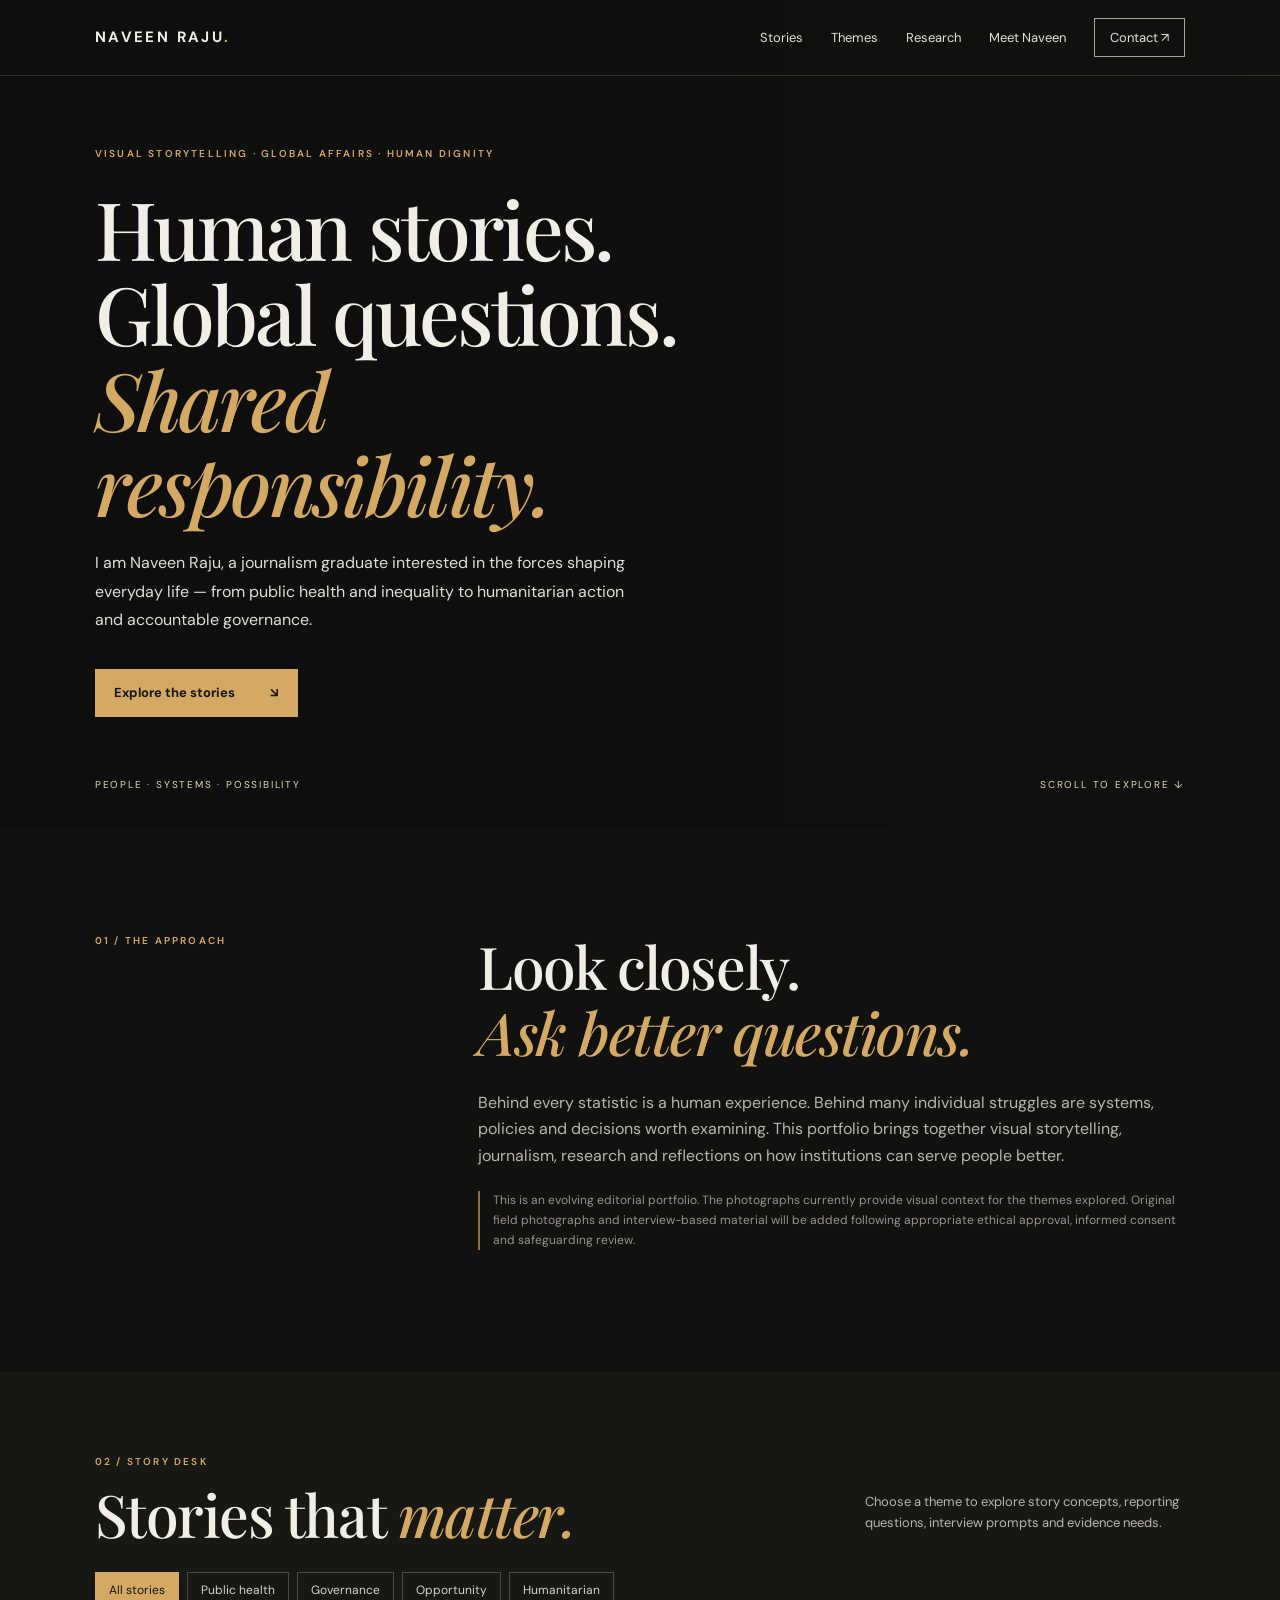
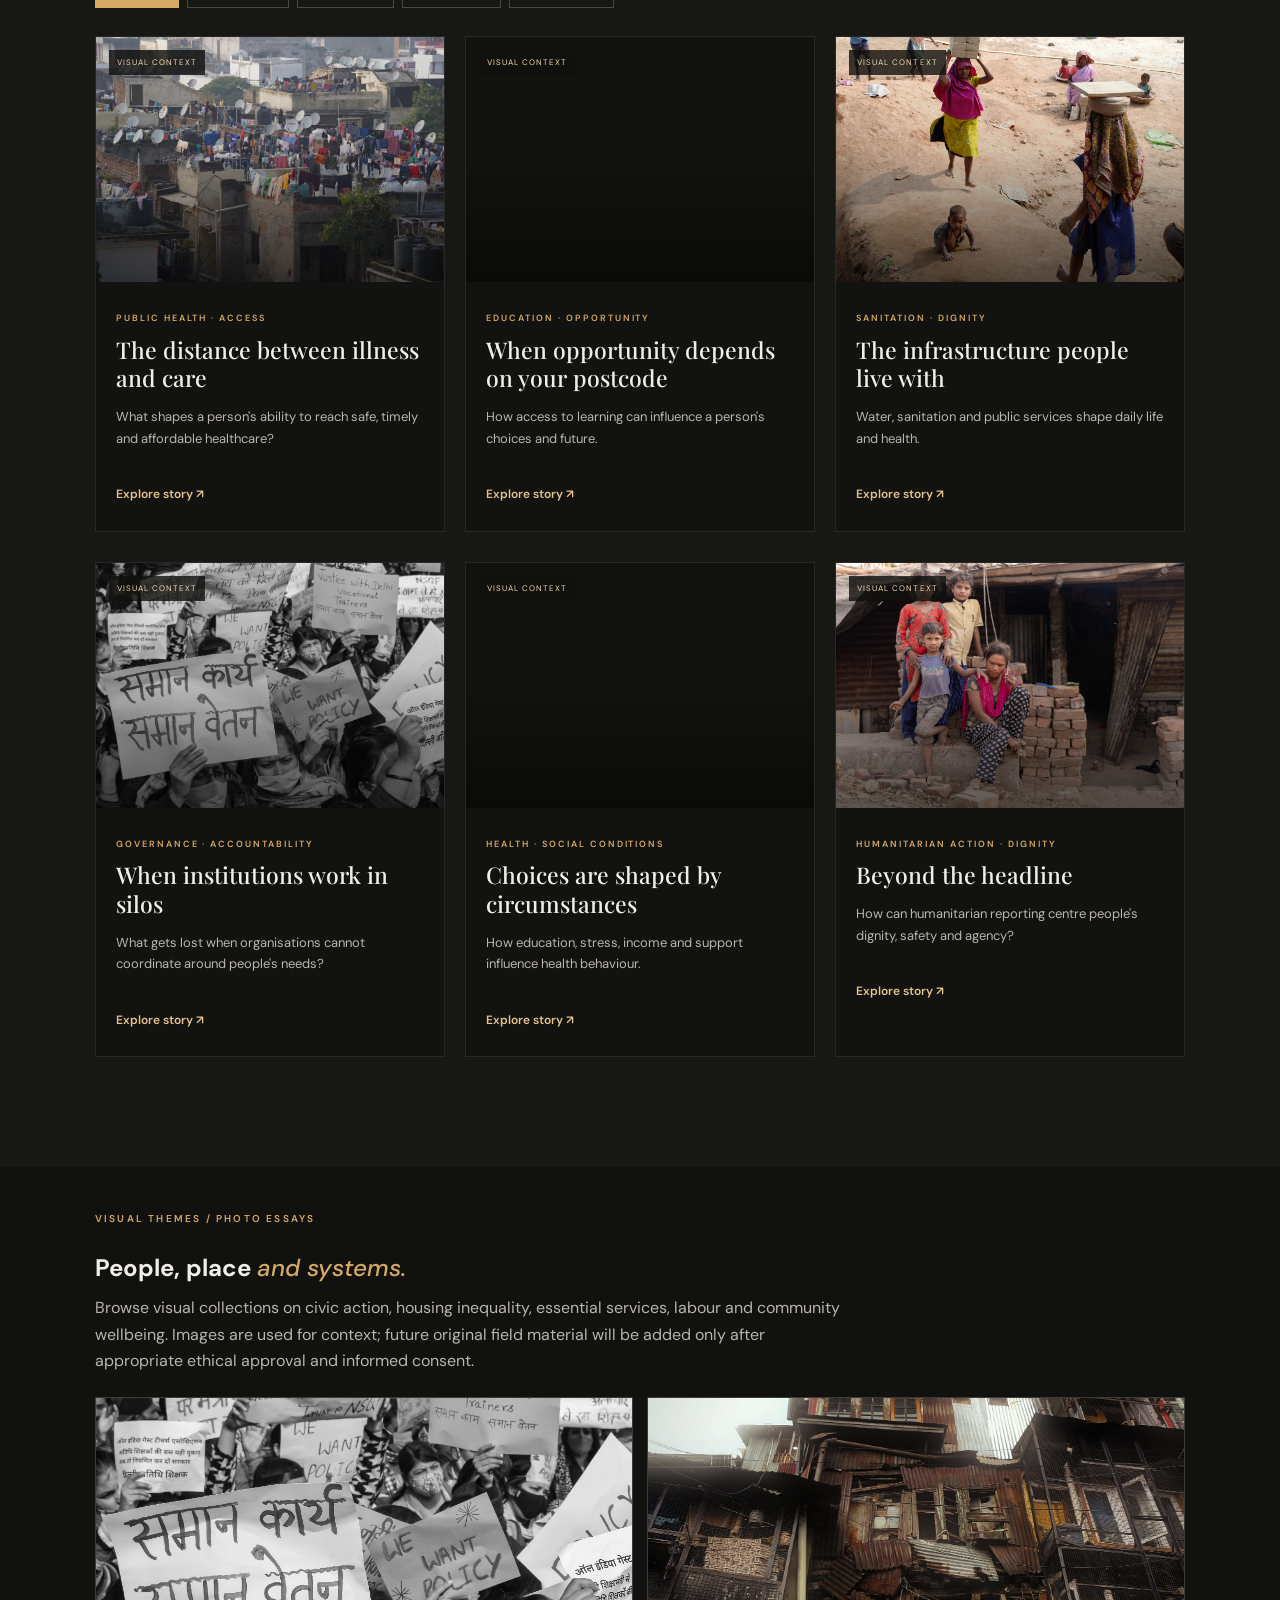
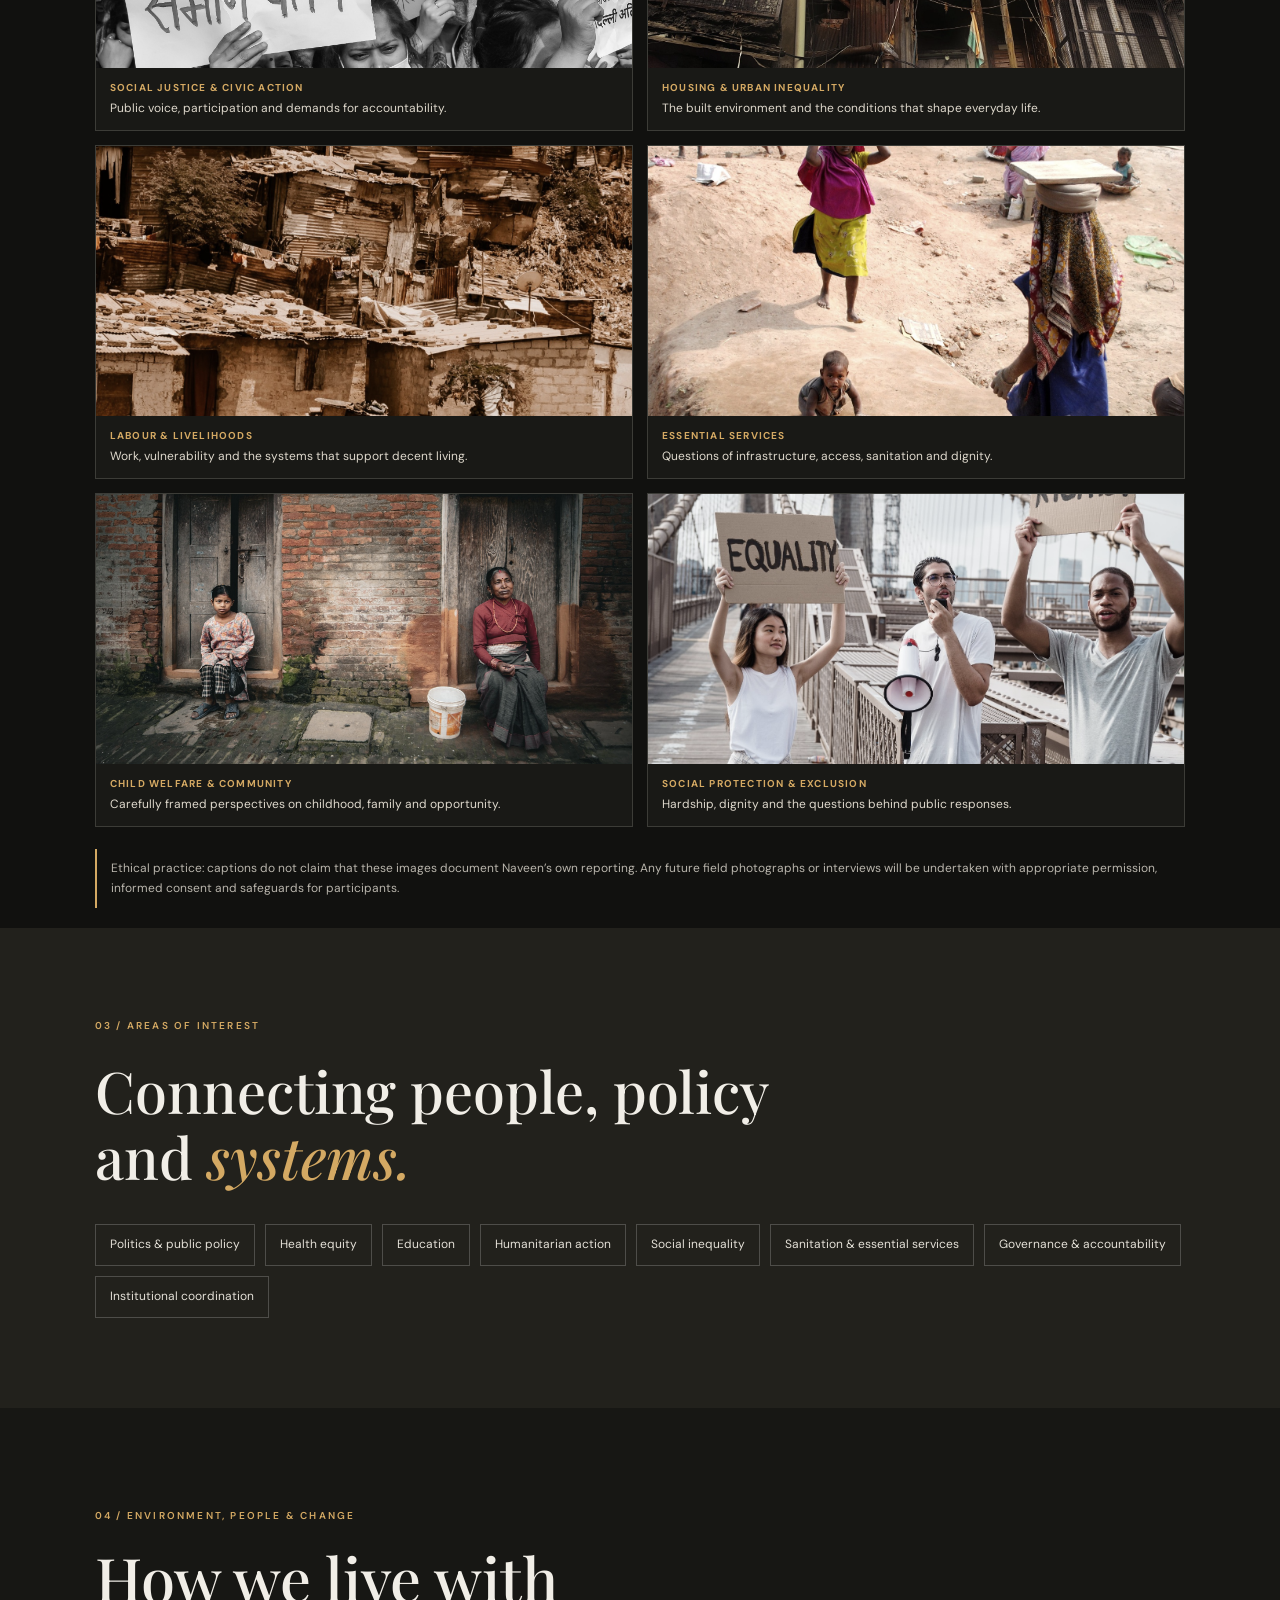
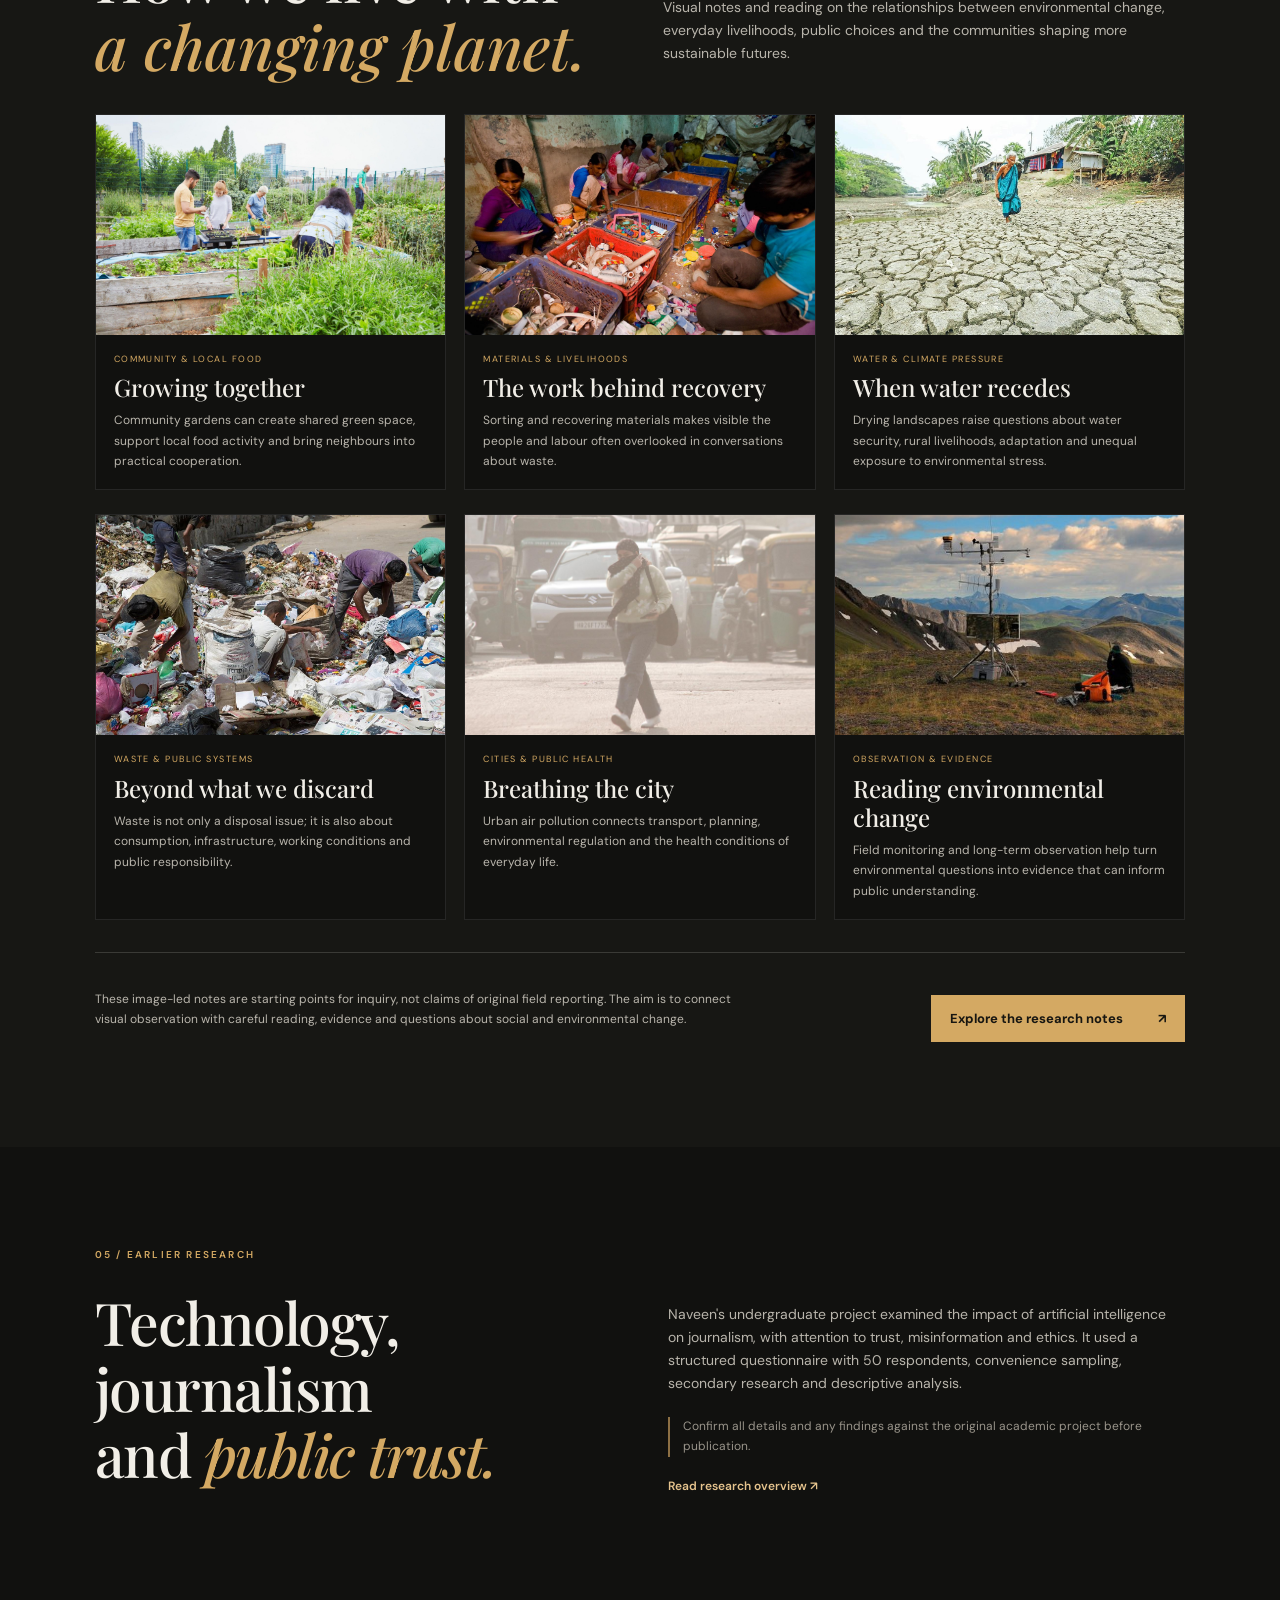
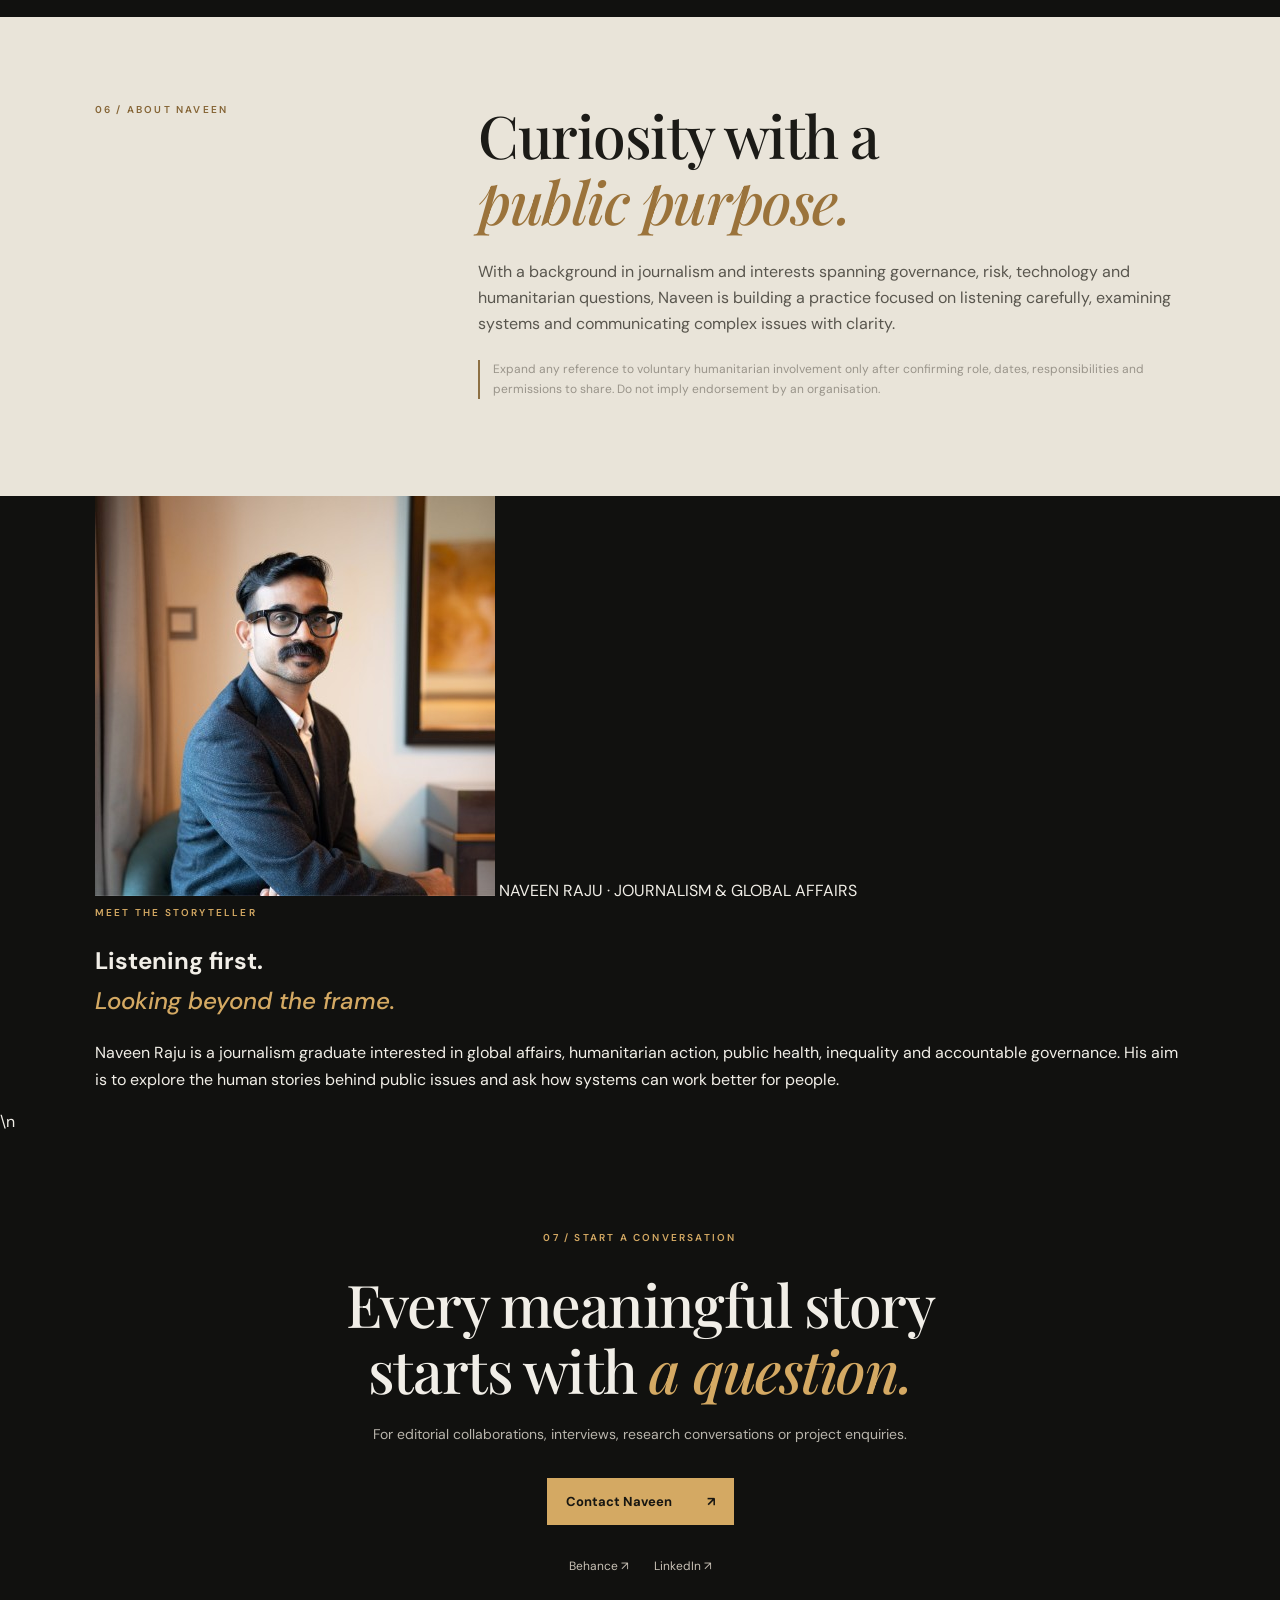
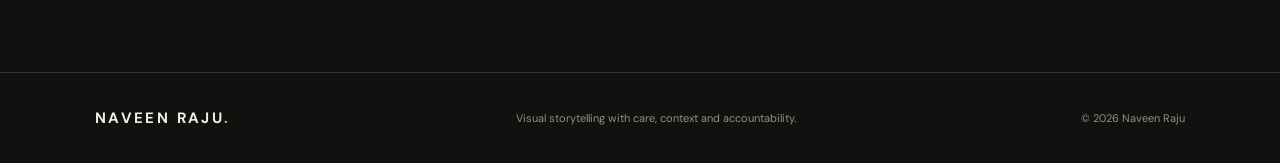
==== commit b6cc3d00: "Add sustainability research portfolio" ====
--- a/index.html
+++ b/index.html
@@ -10,7 +10,7 @@
 </head>
 <body>
 <header class="site-header"><a class="wordmark" href="index.html">NAVEEN RAJU<span>.</span></a>
-<nav id="nav"><a href="#stories">Stories</a><a href="#themes">Themes</a><a href="#research">Research</a><a href="#meet-naveen">Meet Naveen</a><a class="nav-contact" href="#contact">Contact ↗</a></nav>
+<nav id="nav"><a href="#stories">Stories</a><a href="#themes">Themes</a><a href="research.html">Research</a><a href="#meet-naveen">Meet Naveen</a><a class="nav-contact" href="#contact">Contact ↗</a></nav>
 <button class="menu-toggle" aria-label="Toggle navigation" aria-expanded="false">☰</button></header>
 <main>
 <section class="hero"><div class="hero-photo" role="img" aria-label="Illustrative landscape at sunset"></div><div class="hero-shade"></div>
@@ -42,8 +42,23 @@
 <figure class="gallery-item"><img loading="lazy" src="images/themes/humanitarian/homelessness.jpg" alt="People experiencing homelessness in a public setting"><figcaption><strong>Social protection & exclusion</strong>Hardship, dignity and the questions behind public responses.</figcaption></figure>
 </div><p class="photo-note">Ethical practice: captions do not claim that these images document Naveen’s own reporting. Any future field photographs or interviews will be undertaken with appropriate permission, informed consent and safeguards for participants.</p></section>
 <section class="themes-band" id="themes"><div class="section-wrap themes-inner"><div class="section-label">03 / AREAS OF INTEREST</div><h2>Connecting people, policy<br>and <em>systems.</em></h2><div class="theme-list"><span>Politics & public policy</span><span>Health equity</span><span>Education</span><span>Humanitarian action</span><span>Social inequality</span><span>Sanitation & essential services</span><span>Governance & accountability</span><span>Institutional coordination</span></div></div></section>
-<section class="research section-wrap" id="research"><div class="section-label">04 / RESEARCH & REFLECTION</div><div class="research-layout"><div><h2>Technology, journalism<br>and <em>public trust.</em></h2></div><div><p>Naveen's undergraduate project examined the impact of artificial intelligence on journalism, with attention to trust, misinformation and ethics. It used a structured questionnaire with 50 respondents, convenience sampling, secondary research and descriptive analysis.</p><p class="small-note">Confirm all details and any findings against the original academic project before publication.</p><a class="text-link" href="stories/ai-journalism.html">Read research overview ↗</a></div></div></section>
-<section class="about-band"><div class="section-wrap about-grid"><div class="section-label">05 / ABOUT NAVEEN</div><div><h2>Curiosity with a<br><em>public purpose.</em></h2><p>With a background in journalism and interests spanning governance, risk, technology and humanitarian questions, Naveen is building a practice focused on listening carefully, examining systems and communicating complex issues with clarity.</p><p class="small-note">Expand any reference to voluntary humanitarian involvement only after confirming role, dates, responsibilities and permissions to share. Do not imply endorsement by an organisation.</p></div></div></section>
+<section class="sustainability-feature section-wrap" id="research">
+  <div class="section-label">04 / ENVIRONMENT, PEOPLE &amp; CHANGE</div>
+  <div class="sustainability-heading">
+    <div><h2>How we live with<br><em>a changing planet.</em></h2></div>
+    <p>Visual notes and reading on the relationships between environmental change, everyday livelihoods, public choices and the communities shaping more sustainable futures.</p>
+  </div>
+  <div class="sustainability-grid">
+    <a class="sustainability-card" href="research.html#community"><img src="images/sustainability/community-garden.jpg" alt="People tending shared growing beds in an urban community garden"><span>COMMUNITY &amp; LOCAL FOOD</span><h3>Growing together</h3><p>Community gardens can create shared green space, support local food activity and bring neighbours into practical cooperation.</p></a>
+    <a class="sustainability-card" href="research.html#materials"><img src="images/sustainability/informal-recycling-work.jpg" alt="Workers sorting reusable household materials"><span>MATERIALS &amp; LIVELIHOODS</span><h3>The work behind recovery</h3><p>Sorting and recovering materials makes visible the people and labour often overlooked in conversations about waste.</p></a>
+    <a class="sustainability-card" href="research.html#water"><img src="images/sustainability/drought-and-water-stress.jpg" alt="A person walking across cracked dry ground near a settlement"><span>WATER &amp; CLIMATE PRESSURE</span><h3>When water recedes</h3><p>Drying landscapes raise questions about water security, rural livelihoods, adaptation and unequal exposure to environmental stress.</p></a>
+    <a class="sustainability-card" href="research.html#materials"><img src="images/sustainability/waste-recovery-and-livelihoods.jpg" alt="People recovering recyclable materials from a large waste pile"><span>WASTE &amp; PUBLIC SYSTEMS</span><h3>Beyond what we discard</h3><p>Waste is not only a disposal issue; it is also about consumption, infrastructure, working conditions and public responsibility.</p></a>
+    <a class="sustainability-card" href="research.html#cities"><img src="images/sustainability/urban-air-pollution.jpg" alt="A pedestrian moving through a hazy traffic-filled urban street"><span>CITIES &amp; PUBLIC HEALTH</span><h3>Breathing the city</h3><p>Urban air pollution connects transport, planning, environmental regulation and the health conditions of everyday life.</p></a>
+    <a class="sustainability-card" href="research.html#observation"><img src="images/sustainability/mountain-weather-monitoring.jpg" alt="A weather monitoring station on an exposed mountain landscape"><span>OBSERVATION &amp; EVIDENCE</span><h3>Reading environmental change</h3><p>Field monitoring and long-term observation help turn environmental questions into evidence that can inform public understanding.</p></a>
+  </div>
+  <div class="research-bottom"><p>These image-led notes are starting points for inquiry, not claims of original field reporting. The aim is to connect visual observation with careful reading, evidence and questions about social and environmental change.</p><a class="button" href="research.html">Explore the research notes <span>↗</span></a></div>
+</section><section class="research section-wrap" id="undergraduate-research"><div class="section-label">05 / EARLIER RESEARCH</div><div class="research-layout"><div><h2>Technology, journalism<br>and <em>public trust.</em></h2></div><div><p>Naveen's undergraduate project examined the impact of artificial intelligence on journalism, with attention to trust, misinformation and ethics. It used a structured questionnaire with 50 respondents, convenience sampling, secondary research and descriptive analysis.</p><p class="small-note">Confirm all details and any findings against the original academic project before publication.</p><a class="text-link" href="stories/ai-journalism.html">Read research overview ↗</a></div></div></section>
+<section class="about-band"><div class="section-wrap about-grid"><div class="section-label">06 / ABOUT NAVEEN</div><div><h2>Curiosity with a<br><em>public purpose.</em></h2><p>With a background in journalism and interests spanning governance, risk, technology and humanitarian questions, Naveen is building a practice focused on listening carefully, examining systems and communicating complex issues with clarity.</p><p class="small-note">Expand any reference to voluntary humanitarian involvement only after confirming role, dates, responsibilities and permissions to share. Do not imply endorsement by an organisation.</p></div></div></section>
 
 <section class="portrait-profile section-wrap" id="meet-naveen">
   <div class="portrait-frame">
@@ -56,5 +71,5 @@
     <p>Naveen Raju is a journalism graduate interested in global affairs, humanitarian action, public health, inequality and accountable governance. His aim is to explore the human stories behind public issues and ask how systems can work better for people.</p>
   </div>
 </section>
-\n<section class="contact section-wrap" id="contact"><div class="section-label">06 / START A CONVERSATION</div><h2>Every meaningful story<br>starts with <em>a question.</em></h2><p>For editorial collaborations, interviews, research conversations or project enquiries.</p><a class="button" href="mailto:naveenrajuangelo@gmail.com">Contact Naveen <span>↗</span></a><div class="social-links"><a href="https://www.behance.net/naveenraju8" target="_blank" rel="noopener">Behance ↗</a><a href="https://www.linkedin.com/in/naveen-raju-21b651311/" target="_blank" rel="noopener">LinkedIn ↗</a></div></section>
+\n<section class="contact section-wrap" id="contact"><div class="section-label">07 / START A CONVERSATION</div><h2>Every meaningful story<br>starts with <em>a question.</em></h2><p>For editorial collaborations, interviews, research conversations or project enquiries.</p><a class="button" href="mailto:naveenrajuangelo@gmail.com">Contact Naveen <span>↗</span></a><div class="social-links"><a href="https://www.behance.net/naveenraju8" target="_blank" rel="noopener">Behance ↗</a><a href="https://www.linkedin.com/in/naveen-raju-21b651311/" target="_blank" rel="noopener">LinkedIn ↗</a></div></section>
 </main><footer><a class="wordmark" href="#">NAVEEN RAJU<span>.</span></a><p>Visual storytelling with care, context and accountability.</p><span>© <span id="year"></span> Naveen Raju</span></footer><script src="script.js"></script></body></html>
--- a/style.css
+++ b/style.css
@@ -3,3 +3,42 @@
 
 /* Editorial photo galleries */
 .photo-gallery{margin:44px 0 20px}.photo-gallery h2{margin-bottom:8px}.gallery-intro{color:var(--muted);max-width:760px;margin:0 0 22px}.gallery-grid{display:grid;grid-template-columns:repeat(2,minmax(0,1fr));gap:14px}.gallery-item{margin:0;background:#191916;border:1px solid var(--line);overflow:hidden}.gallery-item img{display:block;width:100%;height:270px;object-fit:cover;filter:saturate(.78)}.gallery-item figcaption{padding:12px 14px;color:#ded8cc;font-size:12px;line-height:1.55}.gallery-item figcaption strong{display:block;color:var(--gold);font-size:10px;letter-spacing:.12em;text-transform:uppercase;margin-bottom:4px}.photo-note{font-size:12px;color:var(--muted);border-left:2px solid var(--gold);padding:10px 14px;margin-top:22px}.card-image.image-health{background-image:linear-gradient(0deg,rgba(0,0,0,.35),transparent),url('images/themes/poverty-housing/urban-community.jpg')!important}.card-image.image-humanitarian{background-image:linear-gradient(0deg,rgba(0,0,0,.35),transparent),url('images/themes/humanitarian/family-community.jpg')!important}.card-image.image-sanitation{background-image:linear-gradient(0deg,rgba(0,0,0,.35),transparent),url('images/themes/water-sanitation/community-water.jpg')!important}.card-image.image-governance{background-image:linear-gradient(0deg,rgba(0,0,0,.35),transparent),url('images/themes/social-justice/protest.jpg')!important}@media(max-width:640px){.gallery-grid{grid-template-columns:1fr}.gallery-item img{height:240px}}
+
+/* Sustainability and environmental visual notes */
+.sustainability-feature{padding-top:100px;padding-bottom:105px;background:#171714}
+.sustainability-heading{display:grid;grid-template-columns:1fr 1fr;gap:45px;align-items:end;margin:20px 0 34px}
+.sustainability-heading h2{font:500 clamp(38px,4.8vw,62px)/1.1 'Playfair Display',serif;margin:0}
+.sustainability-heading h2 em{color:var(--gold)}
+.sustainability-heading>p{color:var(--muted);font-size:14px;max-width:530px}
+.sustainability-grid{display:grid;grid-template-columns:repeat(3,minmax(0,1fr));gap:24px 18px}
+.sustainability-card{display:block;background:#11110f;border:1px solid rgba(255,255,255,.09);padding-bottom:18px;transition:transform .25s,border-color .25s}
+.sustainability-card:hover{transform:translateY(-4px);border-color:rgba(212,169,99,.65)}
+.sustainability-card img{width:100%;height:220px;object-fit:cover;display:block}
+.sustainability-card>span{display:block;color:var(--gold);font-size:9px;letter-spacing:.16em;margin:17px 18px 7px}
+.sustainability-card h3{font:500 24px/1.2 'Playfair Display',serif;margin:0 18px 8px}
+.sustainability-card p{font-size:12px;color:var(--muted);margin:0 18px;line-height:1.7}
+.research-bottom{display:flex;justify-content:space-between;align-items:center;gap:30px;margin-top:32px;padding-top:24px;border-top:1px solid var(--line)}
+.research-bottom p{max-width:650px;color:var(--muted);font-size:12px}
+.research-page{padding-top:76px}
+.research-page-hero{min-height:470px;padding:120px 7.4% 70px;position:relative;display:flex;align-items:end;background:linear-gradient(90deg,rgba(10,10,9,.94),rgba(10,10,9,.3)),url('images/sustainability/glacial-lake-field-observation.jpg') center 48%/cover}
+.research-page-hero>div{position:relative;max-width:780px}
+.research-page-hero h1{font:500 clamp(44px,6vw,76px)/1.06 'Playfair Display',serif;margin:18px 0}
+.research-page-hero h1 em{color:var(--gold)}
+.research-page-hero p{color:#e1ddd5;max-width:650px}
+.research-intro{padding-top:75px;padding-bottom:55px;display:grid;grid-template-columns:1fr 2fr;gap:30px}
+.research-intro h2,.research-method h2{font:500 clamp(34px,4vw,50px)/1.12 'Playfair Display',serif;margin:0}
+.research-intro p,.research-method p,.research-method li{color:var(--muted);font-size:14px}
+.research-photo-list{padding-top:55px;padding-bottom:90px;background:#171714}
+.research-photo-list h2{font:500 clamp(34px,4vw,50px)/1.12 'Playfair Display',serif;margin:12px 0 30px}
+.research-photo-grid{display:grid;grid-template-columns:repeat(2,minmax(0,1fr));gap:28px}
+.research-photo-card{background:#11110f;border:1px solid var(--line)}
+.research-photo-card img{width:100%;height:300px;object-fit:cover;display:block}
+.research-photo-card div{padding:20px 22px 24px}
+.research-photo-card .section-label{font-size:9px}
+.research-photo-card h3{font:500 27px/1.2 'Playfair Display',serif;margin:9px 0}
+.research-photo-card p{font-size:13px;color:var(--muted);margin:0}
+.research-method{padding-top:85px;padding-bottom:90px;display:grid;grid-template-columns:1fr 1fr;gap:55px}
+.research-method ul{padding-left:20px}
+.image-disclaimer{padding:17px 20px;border-left:2px solid var(--gold);background:#22211c;color:#d6d0c4;font-size:12px;margin-top:30px}
+@media(max-width:800px){.sustainability-heading,.research-intro,.research-method{grid-template-columns:1fr;gap:18px}.sustainability-grid{grid-template-columns:repeat(2,minmax(0,1fr))}.research-photo-grid{grid-template-columns:1fr}.research-bottom{align-items:flex-start;flex-direction:column}}
+@media(max-width:520px){.sustainability-grid{grid-template-columns:1fr}.sustainability-card img{height:230px}.research-photo-card img{height:230px}}
